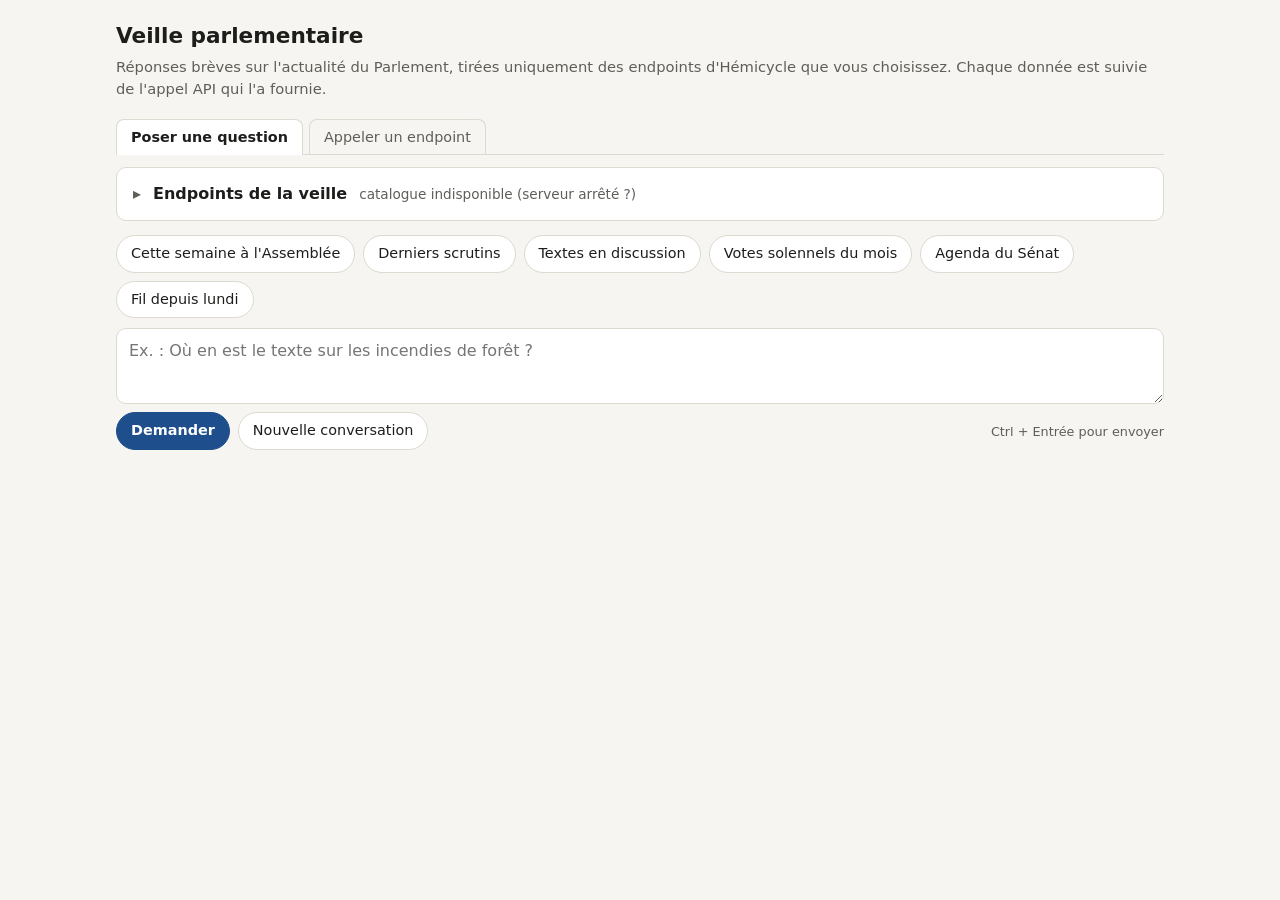
==== frontend/outil-redaction/index.html @ 6121a1cc "feat(veille): prévisions d'Orcet (opt-in) - previsions_orcet (jeu orcet_previsions_votes) : votes à " ====
<!doctype html>
<html lang="fr">
<head>
<meta charset="utf-8">
<meta name="viewport" content="width=device-width, initial-scale=1">
<title>Veille parlementaire</title>
<meta name="description" content="Outil interne de la rédaction : réponses brèves et sourcées sur l'actualité du Parlement, à partir des endpoints d'Hémicycle choisis par le journaliste.">
<style>
  :root {
    --fond: #f6f5f1;
    --carte: #ffffff;
    --carte-2: #f1efe8;
    --texte: #1d1d1b;
    --discret: #5f5e58;
    --bordure: #dcd9cf;
    --accent: #1f4e8c;
    --accent-doux: #e3ebf6;
    --accent-texte: #ffffff;
    --alerte-fond: #fff4d6;
    --alerte-texte: #6b4a00;
    --cout-fort: #8a4b00;
    --erreur: #a1260d;
    --ok: #1f6b3a;
    --rayon: 10px;
    --mono: ui-monospace, SFMono-Regular, Menlo, Consolas, monospace;
  }
  @media (prefers-color-scheme: dark) {
    :root {
      --fond: #17181a;
      --carte: #212226;
      --carte-2: #2a2b30;
      --texte: #ecebe7;
      --discret: #a9a8a2;
      --bordure: #3a3b40;
      --accent: #7fa8e3;
      --accent-doux: #253246;
      --accent-texte: #0f1420;
      --alerte-fond: #3b3220;
      --alerte-texte: #f2d899;
      --cout-fort: #f0b56a;
      --erreur: #ff8f78;
      --ok: #7fd49b;
    }
  }
  * { box-sizing: border-box; }
  body {
    margin: 0;
    background: var(--fond);
    color: var(--texte);
    font: 16px/1.5 system-ui, -apple-system, "Segoe UI", Roboto, sans-serif;
  }
  main { max-width: 1080px; margin: 0 auto; padding: 20px 16px 48px; }
  header h1 { font-size: 1.35rem; margin: 0 0 4px; }
  header p { margin: 0; color: var(--discret); font-size: .92rem; }
  #etat { margin-top: 6px; font-size: .8rem; color: var(--discret); }
  code, pre { font-family: var(--mono); }
  button, select, input, textarea { font: inherit; color: var(--texte); }
  button {
    cursor: pointer; border-radius: 999px;
    border: 1px solid var(--bordure); background: var(--carte);
    padding: 7px 14px; font-size: .9rem;
  }
  button:hover:not(:disabled) { border-color: var(--accent); }
  button:focus-visible, textarea:focus-visible, a:focus-visible, select:focus-visible, input:focus-visible, summary:focus-visible {
    outline: 2px solid var(--accent); outline-offset: 2px;
  }
  button:disabled { opacity: .55; cursor: not-allowed; }
  button.principal { background: var(--accent); color: var(--accent-texte); border-color: var(--accent); font-weight: 600; }
  select, input[type="text"], input[type="number"], textarea {
    border-radius: 8px; border: 1px solid var(--bordure); background: var(--carte); padding: 6px 10px;
  }

  /* Onglets */
  .onglets { display: flex; gap: 6px; margin: 18px 0 12px; border-bottom: 1px solid var(--bordure); }
  .onglets button {
    border-radius: 8px 8px 0 0; border-bottom: none; background: transparent; color: var(--discret);
    margin-bottom: -1px;
  }
  .onglets button[aria-selected="true"] { background: var(--carte); color: var(--texte); border-color: var(--bordure); font-weight: 600; }
  [hidden] { display: none !important; }

  .carte {
    background: var(--carte); border: 1px solid var(--bordure); border-radius: var(--rayon);
    padding: 14px 16px;
  }

  /* Panneau des endpoints */
  #panneau-endpoints > summary { cursor: pointer; font-weight: 600; list-style: none; display: flex; flex-wrap: wrap; gap: 6px 12px; align-items: baseline; }
  #panneau-endpoints > summary::-webkit-details-marker { display: none; }
  #panneau-endpoints > summary::before { content: "▸"; color: var(--discret); }
  #panneau-endpoints[open] > summary::before { content: "▾"; }
  #resume-selection { font-weight: 400; color: var(--discret); font-size: .85rem; }
  .reglages { display: flex; flex-wrap: wrap; gap: 8px 16px; align-items: center; margin: 12px 0 4px; font-size: .88rem; }
  .preselections { display: flex; flex-wrap: wrap; gap: 6px; }
  .preselections button { padding: 4px 11px; font-size: .82rem; }
  .preselections button.actif { background: var(--accent-doux); border-color: var(--accent); }
  .reglages label { display: inline-flex; gap: 6px; align-items: center; color: var(--discret); }
  .categories { display: grid; grid-template-columns: repeat(auto-fill, minmax(320px, 1fr)); gap: 12px; margin-top: 10px; }
  fieldset { border: 1px solid var(--bordure); border-radius: 8px; padding: 8px 10px 6px; margin: 0; min-width: 0; }
  legend { font-weight: 600; font-size: .85rem; padding: 0 4px; }
  .aide-categorie { font-size: .76rem; color: var(--discret); margin: -2px 0 6px; }
  .endpoint { display: grid; grid-template-columns: auto 1fr auto; gap: 2px 8px; align-items: start; padding: 4px 0; border-top: 1px dashed var(--bordure); }
  .endpoint:first-of-type { border-top: none; }
  .endpoint input { margin: 4px 0 0; }
  .endpoint .nom { font-size: .88rem; }
  .endpoint .route { grid-column: 2 / 4; font-family: var(--mono); font-size: .72rem; color: var(--discret); overflow-wrap: anywhere; }
  .endpoint .description { grid-column: 2 / 4; font-size: .78rem; color: var(--discret); }
  .endpoint.indisponible { opacity: .55; }
  .cout { font-size: .72rem; border-radius: 4px; padding: 0 6px; border: 1px solid var(--bordure); color: var(--discret); white-space: nowrap; }
  .cout.fort { color: var(--cout-fort); border-color: currentColor; }
  .cout.tres-cher { color: var(--erreur); border-color: currentColor; font-weight: 650; }
  .lien-discret { background: none; border: none; padding: 0; color: var(--accent); font-size: .76rem; cursor: pointer; text-decoration: underline; }
  .non-proposes { margin-top: 10px; font-size: .8rem; color: var(--discret); }
  .non-proposes ul { margin: 6px 0 0; padding-left: 18px; }

  /* Questions */
  .rapides { display: flex; flex-wrap: wrap; gap: 8px; margin: 14px 0 10px; }
  form#formulaire { display: flex; flex-direction: column; gap: 8px; }
  textarea#question { width: 100%; min-height: 76px; resize: vertical; padding: 10px 12px; border-radius: var(--rayon); }
  .actions { display: flex; flex-wrap: wrap; align-items: center; gap: 8px; }
  .actions .aide { color: var(--discret); font-size: .8rem; margin-left: auto; }

  /* Progression */
  #attente { display: none; margin: 16px 0; }
  #attente.visible { display: block; }
  .attente-tete { display: flex; align-items: center; gap: 10px; color: var(--discret); }
  .attente-tete button { margin-left: auto; padding: 4px 12px; font-size: .82rem; }
  .rond {
    width: 16px; height: 16px; border-radius: 50%; flex: none;
    border: 2px solid var(--bordure); border-top-color: var(--accent);
    animation: tourne 0.9s linear infinite;
  }
  @keyframes tourne { to { transform: rotate(360deg); } }
  @media (prefers-reduced-motion: reduce) { .rond { animation: none; } }
  #etapes { list-style: none; margin: 8px 0 0; padding: 0 0 0 26px; font-size: .84rem; display: flex; flex-direction: column; gap: 3px; }
  #etapes li { display: flex; flex-wrap: wrap; gap: 4px 8px; align-items: baseline; }
  #etapes .t { color: var(--discret); font-variant-numeric: tabular-nums; min-width: 3.2em; }
  #etapes .fait { color: var(--ok); }

  /* Réponses */
  #fil { display: flex; flex-direction: column-reverse; gap: 14px; margin-top: 16px; }
  .question { font-weight: 600; margin: 0 0 8px; }
  .reponse { display: flex; flex-direction: column; gap: 4px; }
  .ligne { display: grid; grid-template-columns: minmax(0, 1fr) minmax(0, 340px); gap: 4px 14px; align-items: start; padding: 3px 0; }
  .ligne + .ligne { border-top: 1px dashed var(--bordure); }
  .ligne-texte { margin: 0; }
  .ligne-texte.puce { padding-left: 16px; position: relative; }
  .ligne-texte.puce::before { content: "•"; position: absolute; left: 3px; color: var(--discret); }
  .ligne-appels { display: flex; flex-wrap: wrap; gap: 4px; justify-content: flex-end; }
  .appel-api {
    font-family: var(--mono); font-size: .72rem; border-radius: 6px; padding: 2px 7px;
    background: var(--accent-doux); border: 1px solid transparent; color: var(--texte);
    max-width: 100%; overflow: hidden; text-overflow: ellipsis; white-space: nowrap; text-align: left;
  }
  .appel-api[aria-expanded="true"] { border-color: var(--accent); }
  .appel-api .methode { font-weight: 700; color: var(--accent); margin-right: 4px; }
  .detail-appel {
    grid-column: 1 / -1; background: var(--carte-2); border-radius: 8px; padding: 8px 10px; font-size: .8rem;
    display: flex; flex-direction: column; gap: 4px; overflow-wrap: anywhere;
  }
  .detail-appel pre { margin: 0; white-space: pre-wrap; font-size: .76rem; }
  .detail-appel .etiquette { color: var(--discret); }
  .reponse strong { font-weight: 650; }
  .reponse .section-titre {
    font-size: .82rem; text-transform: uppercase; letter-spacing: .04em; color: var(--accent);
    margin: 14px 0 2px; padding-bottom: 3px; border-bottom: 1px solid var(--bordure);
  }
  .reponse .section-titre:first-child { margin-top: 0; }
  .reponse .source-ligne { color: var(--discret); font-size: .78rem; white-space: nowrap; }
  .reponse .chapeau {
    background: var(--accent-doux); border-left: 3px solid var(--accent); border-radius: 0 6px 6px 0;
    padding: 6px 10px; font-size: 1rem;
  }
  .avertissement {
    background: var(--alerte-fond); color: var(--alerte-texte);
    border-radius: 6px; padding: 6px 10px; font-size: .85rem; margin: 8px 0 0;
  }
  .erreur { color: var(--erreur); }
  h2 { font-size: .8rem; text-transform: uppercase; letter-spacing: .04em; color: var(--discret); margin: 14px 0 6px; }
  .sources { list-style: none; margin: 0; padding: 0; display: flex; flex-direction: column; gap: 6px; }
  .sources li { font-size: .88rem; overflow-wrap: anywhere; }
  .sources a { color: var(--accent); }
  .sources .detail { color: var(--discret); font-size: .8rem; }
  .badge {
    display: inline-block; font-size: .72rem; border-radius: 4px; padding: 1px 6px; margin-left: 4px;
    background: transparent; border: 1px solid var(--bordure); color: var(--discret); white-space: nowrap;
  }
  .pied {
    display: flex; flex-wrap: wrap; align-items: center; gap: 8px 14px;
    margin-top: 12px; padding-top: 10px; border-top: 1px solid var(--bordure);
    font-size: .82rem; color: var(--discret);
  }
  .pied button { margin-left: auto; padding: 5px 12px; font-size: .85rem; }
  .appels { list-style: none; margin: 0; padding: 0; display: flex; flex-direction: column; gap: 4px; font-size: .82rem; }
  .appels li { display: flex; flex-wrap: wrap; align-items: baseline; gap: 4px 6px; overflow-wrap: anywhere; border-radius: 6px; padding: 1px 4px; transition: background-color .6s; }
  .appels li.outil { padding-left: 22px; position: relative; }
  .appels li.outil::before { content: "↳"; position: absolute; left: 6px; color: var(--discret); }
  .appels li.eclaire { background: var(--accent-doux); }
  .appels .type {
    font-size: .7rem; font-weight: 600; text-transform: uppercase; letter-spacing: .03em;
    padding: 1px 6px; border-radius: 4px; border: 1px solid var(--bordure);
  }
  .appels li.llm .type { color: var(--accent); border-color: var(--accent); }
  .appels li.outil.erreur code { color: var(--erreur); }
  .appels code { font-size: .78rem; }
  .appels .discret { color: var(--discret); }

  /* Appel direct */
  .direct-grille { display: grid; grid-template-columns: minmax(0, 360px) minmax(0, 1fr); gap: 16px; align-items: start; }
  .direct-grille > * { min-width: 0; }
  #direct-formulaire { display: flex; flex-direction: column; gap: 10px; }
  #direct-formulaire label.champ { display: flex; flex-direction: column; gap: 3px; font-size: .86rem; }
  #direct-formulaire .aide-champ { font-size: .75rem; color: var(--discret); }
  #direct-formulaire select, #direct-formulaire input, #direct-formulaire textarea { width: 100%; }
  #direct-description { font-size: .82rem; color: var(--discret); margin: 0; }
  .route-exemple { font-family: var(--mono); font-size: .76rem; overflow-wrap: anywhere; }
  #direct-resultat { display: flex; flex-direction: column; gap: 10px; }
  pre.json {
    margin: 0; max-height: 420px; overflow: auto; background: var(--carte-2); border-radius: 8px;
    padding: 8px 10px; font-size: .75rem; white-space: pre-wrap; overflow-wrap: anywhere;
  }
  .tableau { overflow-x: auto; border: 1px solid var(--bordure); border-radius: 8px; max-height: 460px; }
  table { border-collapse: collapse; font-size: .78rem; width: 100%; }
  th, td { text-align: left; padding: 4px 8px; border-bottom: 1px solid var(--bordure); vertical-align: top; }
  th { position: sticky; top: 0; background: var(--carte-2); font-weight: 600; white-space: nowrap; }
  td { min-width: 4.5em; max-width: 320px; overflow-wrap: anywhere; }

  @media (max-width: 760px) {
    .ligne { grid-template-columns: minmax(0, 1fr); }
    .ligne-appels { justify-content: flex-start; }
    .direct-grille { grid-template-columns: minmax(0, 1fr); }
    .categories { grid-template-columns: minmax(0, 1fr); }
  }
</style>
</head>
<body>
<main>
  <header>
    <h1>Veille parlementaire</h1>
    <p>Réponses brèves sur l'actualité du Parlement, tirées uniquement des endpoints d'Hémicycle que vous choisissez. Chaque donnée est suivie de l'appel API qui l'a fournie.</p>
    <div id="etat" aria-live="polite"></div>
  </header>

  <div class="onglets" role="tablist" aria-label="Mode">
    <button type="button" role="tab" id="onglet-question" aria-controls="vue-question" aria-selected="true">Poser une question</button>
    <button type="button" role="tab" id="onglet-direct" aria-controls="vue-direct" aria-selected="false" tabindex="-1">Appeler un endpoint</button>
  </div>

  <!-- ===== Vue 1 : question au modèle ===== -->
  <section id="vue-question" role="tabpanel" aria-labelledby="onglet-question">
    <details id="panneau-endpoints" class="carte">
      <summary>Endpoints de la veille <span id="resume-selection">chargement…</span></summary>
      <div class="reglages">
        <div class="preselections" id="preselections" role="group" aria-label="Sélections prêtes à l'emploi"></div>
        <label>Budget <select id="budget" aria-label="Budget de crédits par question"></select></label>
        <label>Appels <select id="max-appels" aria-label="Nombre maximal d'appels Hémicycle par question"></select></label>
      </div>
      <div class="categories" id="categories"></div>
      <details class="non-proposes" id="non-proposes"><summary>Endpoints d'Hémicycle non proposés, et pourquoi</summary><ul></ul></details>
    </details>

    <div class="rapides" role="group" aria-label="Questions rapides">
      <button type="button" data-question="Quoi de neuf à l'Assemblée cette semaine ?">Cette semaine à l'Assemblée</button>
      <button type="button" data-question="Quels sont les derniers scrutins à l'Assemblée ?">Derniers scrutins</button>
      <button type="button" data-question="Quels textes sont inscrits à l'ordre du jour des séances cette semaine ?">Textes en discussion</button>
      <button type="button" data-question="Quels ont été les votes solennels depuis le début du mois ?">Votes solennels du mois</button>
      <button type="button" data-question="Qu'est-ce qui est à l'ordre du jour du Sénat cette semaine ?" data-outils="senat_agenda,senat_derniers_scrutins">Agenda du Sénat</button>
      <button type="button" data-question="Quels événements parlementaires depuis lundi ?" data-outils="fil_evenements">Fil depuis lundi</button>
    </div>

    <form id="formulaire">
      <textarea id="question" name="question" aria-label="Question" maxlength="1000" placeholder="Ex. : Où en est le texte sur les incendies de forêt ?" required></textarea>
      <div class="actions">
        <button type="submit" class="principal" id="envoyer">Demander</button>
        <button type="button" id="nouvelle">Nouvelle conversation</button>
        <span class="aide">Ctrl + Entrée pour envoyer</span>
      </div>
    </form>

    <div id="attente" role="status" aria-live="polite">
      <div class="attente-tete"><span class="rond" aria-hidden="true"></span><span id="attente-texte">Recherche en cours…</span><button type="button" id="annuler">Annuler</button></div>
      <ol id="etapes"></ol>
    </div>

    <section id="fil" aria-label="Réponses"></section>
  </section>

  <!-- ===== Vue 2 : appel direct d'un endpoint ===== -->
  <section id="vue-direct" role="tabpanel" aria-labelledby="onglet-direct" hidden>
    <div class="direct-grille">
      <form id="direct-formulaire" class="carte">
        <label class="champ">Endpoint
          <select id="direct-endpoint"></select>
        </label>
        <p id="direct-description"></p>
        <div class="route-exemple" id="direct-route"></div>
        <div id="direct-champs"></div>
        <div class="actions">
          <button type="submit" class="principal" id="direct-envoyer">Appeler</button>
          <button type="button" id="direct-exemple">Remettre l'exemple</button>
        </div>
      </form>
      <section id="direct-resultat" aria-live="polite">
        <div class="carte"><p class="aide-categorie" style="margin:0">Choisissez un endpoint, réglez ses paramètres puis « Appeler ». Le serveur appelle Hémicycle (sans le modèle) et affiche la requête envoyée, le résultat tel que le modèle le verrait et la réponse brute d'Hémicycle. Mêmes plafonds de crédits que les questions.</p></div>
      </section>
    </div>
  </section>
</main>

<script>
(() => {
  "use strict";
  const $ = (id) => document.getElementById(id);
  const formulaire = $("formulaire"), champ = $("question"), envoyer = $("envoyer");
  const attente = $("attente"), attenteTexte = $("attente-texte"), listeEtapes = $("etapes");
  const fil = $("fil"), etat = $("etat");
  let historique = [];   // [{role, contenu}] envoyé à POST /chat pour les questions de suivi
  let enCours = false;
  let annulation = null;
  let catalogue = null;
  let selection = new Set();
  let compteurCartes = 0;
  const CLE_SELECTION = "veille.selection.v2";

  // ---------- Outils DOM ----------
  function el(balise, attributs = {}, enfants = []) {
    const noeud = document.createElement(balise);
    for (const [cle, valeur] of Object.entries(attributs)) {
      if (valeur === null || valeur === undefined || valeur === false) continue;
      if (cle === "texte") noeud.textContent = valeur;
      else if (cle === "classe") noeud.className = valeur;
      else noeud.setAttribute(cle, valeur === true ? "" : valeur);
    }
    for (const enfant of [].concat(enfants)) if (enfant !== null && enfant !== undefined && enfant !== false) noeud.append(enfant);
    return noeud;
  }
  const virgule = (n) => String(n).replace(".", ",");
  const nombre = (n) => Number(n).toLocaleString("fr-FR");
  const memoire = {
    lire(cle) { try { return JSON.parse(localStorage.getItem(cle)); } catch { return null; } },
    ecrire(cle, valeur) { try { localStorage.setItem(cle, JSON.stringify(valeur)); } catch { /* stockage indisponible */ } },
  };

  // Mise en forme minimale et sûre : texte échappé, **gras** seulement.
  function enrichir(ligne) {
    const fragment = document.createDocumentFragment();
    ligne.split(/(\*\*[^*]+\*\*)/).forEach((morceau) => {
      if (/^\*\*[^*]+\*\*$/.test(morceau)) fragment.append(el("strong", { texte: morceau.slice(2, -2) }));
      else if (morceau) fragment.append(document.createTextNode(morceau));
    });
    return fragment;
  }

  function lienSur(url) {
    try { const u = new URL(url); return u.protocol === "https:" || u.protocol === "http:" ? u.href : null; }
    catch { return null; }
  }

  function formaterArguments(args) {
    return Object.entries(args || {}).map(([cle, valeur]) => `${cle}: ${JSON.stringify(valeur)}`).join(", ");
  }

  function etiquetteRequete(requete, outil) {
    if (!requete) return el("span", { texte: outil || "?" });
    const [methode, ...reste] = requete.court.split(" ");
    return el("span", {}, [el("span", { classe: "methode", texte: methode }), reste.join(" ")]);
  }

  function infobulleAppel(a) {
    const r = a.requete;
    const lignes = [];
    if (r) lignes.push(`${r.texte}`, `Appel réel : MCP ${r.mcp}(${formaterArguments(r.arguments)})`);
    lignes.push(`Endpoint : ${a.titre || a.outil} — ${a.statut}, ${a.credits} crédit(s)${a.duree_s != null ? ", " + virgule(a.duree_s) + " s" : ""}`);
    return lignes.join("\n");
  }

  function detailAppel(a) {
    const r = a.requete;
    const bloc = el("div", { classe: "detail-appel" });
    bloc.append(el("div", {}, [el("span", { classe: "etiquette", texte: "Endpoint : " }), `${a.titre || a.outil} `, el("code", { texte: `${a.outil}(${formaterArguments(a.arguments)})` })]));
    if (r) {
      bloc.append(el("div", {}, [el("span", { classe: "etiquette", texte: "Requête Hémicycle : " }), el("code", { texte: r.texte }),
        el("span", { classe: "etiquette", texte: ` (envoyée par l'outil MCP ${r.mcp})` })]));
      if (Object.keys(r.arguments || {}).length) {
        bloc.append(el("details", {}, [
          el("summary", { classe: "etiquette", texte: r.corps ? "Corps de la requête" : "Arguments envoyés" }),
          el("pre", { texte: JSON.stringify(r.corps || r.arguments, null, 2) }),
        ]));
      }
    }
    bloc.append(el("div", { classe: "etiquette", texte: `Statut : ${a.statut} · ${a.credits} crédit(s)${a.duree_s != null ? " · " + virgule(a.duree_s) + " s" : ""} · ${a.lance_par === "serveur" ? "lancé par le serveur (recherche automatique)" : a.lance_par === "journaliste" ? "appel direct" : "demandé par le modèle"}` }));
    if (a.message) bloc.append(el("div", { classe: "erreur", texte: a.message }));
    return bloc;
  }

  // ---------- État du serveur ----------
  async function rafraichirEtat() {
    try {
      const r = await fetch("/etat");
      if (!r.ok) return;
      const e = await r.json();
      const solde = e.solde_hemicycle != null ? ` · solde Hémicycle : ${nombre(e.solde_hemicycle)} crédits` : "";
      etat.textContent = `Modèle : ${e.modele}${solde} · consommés depuis le démarrage : ${e.credits_serveur} / ${e.plafond_credits_serveur}`;
    } catch { /* serveur arrêté : on n'affiche rien */ }
  }

  // ---------- Catalogue et sélection des endpoints ----------
  const endpointsDisponibles = () => (catalogue ? catalogue.endpoints.filter((e) => e.disponible) : []);
  // Sélection par défaut et bouton « Tout » : tous les endpoints disponibles, sauf les endpoints « opt-in »
  // (prévisions d'Orcet, 50 crédits), à cocher volontairement.
  const endpointsParDefaut = () => endpointsDisponibles().filter((e) => !e.opt_in);
  const parNom = (nom) => (catalogue ? catalogue.endpoints.find((e) => e.nom === nom) : null);

  // Route REST de l'endpoint, avec {id} à la place de l'identifiant d'exemple.
  function routeModele(e) {
    const id = e.exemple && e.exemple.id;
    return id ? e.requete_exemple.court.replace(id, "{id}") : e.requete_exemple.court;
  }

  function badgeCout(cout) {
    return el("span", { classe: "cout" + (cout >= 50 ? " tres-cher" : cout >= 5 ? " fort" : ""), texte: `${cout} cr.` });
  }

  function construirePanneau() {
    const conteneur = $("categories");
    conteneur.replaceChildren();
    for (const categorie of catalogue.categories) {
      const endpoints = catalogue.endpoints.filter((e) => e.categorie === categorie.id);
      if (!endpoints.length) continue;
      const groupe = el("fieldset", {}, [el("legend", { texte: categorie.titre }), el("p", { classe: "aide-categorie", texte: categorie.aide })]);
      for (const e of endpoints) {
        const id = `ep-${e.nom}`;
        const caseACocher = el("input", { type: "checkbox", id, value: e.nom, disabled: !e.disponible });
        caseACocher.checked = selection.has(e.nom);
        caseACocher.addEventListener("change", () => {
          if (caseACocher.checked) selection.add(e.nom); else selection.delete(e.nom);
          selectionModifiee();
        });
        const description = el("div", { classe: "description", texte: e.description, hidden: true });
        const plus = el("button", { type: "button", classe: "lien-discret", texte: "détails", "aria-expanded": "false" });
        plus.addEventListener("click", () => {
          description.hidden = !description.hidden;
          plus.setAttribute("aria-expanded", String(!description.hidden));
        });
        const ligne = el("div", { classe: "endpoint" + (e.disponible ? "" : " indisponible") }, [
          caseACocher,
          el("label", { for: id, classe: "nom", texte: e.titre }),
          el("span", {}, [badgeCout(e.cout), " ", plus]),
          el("div", { classe: "route", title: `Appel réel : outil MCP ${e.outil_mcp}${e.jeu ? " (jeu " + e.jeu + ")" : ""}`, texte: e.disponible ? routeModele(e) : `indisponible : ${e.raison || "?"}` }),
          description,
        ]);
        groupe.append(ligne);
      }
      conteneur.append(groupe);
    }
    const liste = $("non-proposes").querySelector("ul");
    liste.replaceChildren(...catalogue.non_proposes.map((n) => el("li", {}, [el("code", { texte: n.nom }), ` (${n.cout} cr.) : ${n.raison}`])));

    const preselections = $("preselections");
    preselections.replaceChildren();
    const tous = { id: "tout", titre: "Tout", outils: endpointsParDefaut().map((e) => e.nom) };
    for (const p of [...catalogue.preselections, tous]) {
      const bouton = el("button", { type: "button", texte: p.titre, "data-preselection": p.id });
      bouton.addEventListener("click", () => {
        selection = new Set(p.outils.filter((nom) => parNom(nom) && parNom(nom).disponible));
        document.querySelectorAll("#categories input[type=checkbox]").forEach((c) => { c.checked = selection.has(c.value); });
        selectionModifiee();
      });
      preselections.append(bouton);
    }

    const budget = $("budget");
    const choixBudget = [5, 10, 20, 30, 60, 100, 150, 200].filter((n) => n <= catalogue.budget.plafond);
    if (!choixBudget.includes(catalogue.budget.defaut)) choixBudget.push(catalogue.budget.defaut);
    budget.replaceChildren(...choixBudget.sort((a, b) => a - b).map((n) => el("option", { value: n, texte: `${n} crédits` })));
    budget.value = String(memoire.lire("veille.budget") || catalogue.budget.defaut);
    if (!budget.value) budget.value = String(catalogue.budget.defaut);
    const appels = $("max-appels");
    appels.replaceChildren(...Array.from({ length: catalogue.appels.plafond }, (_, i) => el("option", { value: i + 1, texte: `${i + 1} au plus` })));
    appels.value = String(memoire.lire("veille.appels") || catalogue.appels.defaut);
    if (!appels.value) appels.value = String(catalogue.appels.defaut);
    budget.addEventListener("change", () => { memoire.ecrire("veille.budget", Number(budget.value)); selectionModifiee(); });
    appels.addEventListener("change", () => { memoire.ecrire("veille.appels", Number(appels.value)); selectionModifiee(); });
    selectionModifiee();
  }

  // Un endpoint Orcet coché (25 à 50 crédits par prévision) : budget relevé au-dessus de son coût, sinon il serait toujours refusé.
  function ajusterBudget(choisis) {
    const minimum = Math.max(0, ...choisis.filter((e) => e.opt_in).map((e) => e.cout + 10));
    const budget = $("budget");
    if (!minimum || Number(budget.value) >= minimum) return;
    const option = [...budget.options].map((o) => Number(o.value)).sort((a, b) => a - b).find((n) => n >= minimum);
    if (option) budget.value = String(option);
  }

  function selectionModifiee() {
    memoire.ecrire(CLE_SELECTION, [...selection]);
    const choisis = [...selection].map(parNom).filter(Boolean);
    ajusterBudget(choisis);
    const chers = choisis.filter((e) => e.cout >= 5 && e.cout < 50).length;
    const orcet = choisis.filter((e) => e.opt_in).length;
    $("resume-selection").textContent = `${choisis.length} endpoint${choisis.length > 1 ? "s" : ""} choisi${choisis.length > 1 ? "s" : ""}`
      + (chers ? ` (dont ${chers} à 5 crédits)` : "") + (orcet ? ` · Orcet coché : ${Math.max(...choisis.filter((e) => e.opt_in).map((e) => e.cout))} crédits au plus par prévision` : "")
      + ` · budget ${$("budget").value} crédits · ${$("max-appels").value} appels au plus`;
    document.querySelectorAll("#preselections button").forEach((b) => {
      const p = [...catalogue.preselections, { id: "tout", outils: endpointsParDefaut().map((e) => e.nom) }].find((x) => x.id === b.dataset.preselection);
      const ensemble = new Set((p ? p.outils : []).filter((nom) => parNom(nom) && parNom(nom).disponible));
      b.classList.toggle("actif", ensemble.size === selection.size && [...ensemble].every((n) => selection.has(n)));
    });
    envoyer.disabled = enCours || selection.size === 0;
  }

  async function chargerCatalogue() {
    try {
      const r = await fetch("/api/catalogue");
      if (!r.ok) throw new Error(`HTTP ${r.status}`);
      catalogue = await r.json();
    } catch (erreur) {
      $("resume-selection").textContent = "catalogue indisponible (serveur arrêté ?)";
      return;
    }
    const memorisee = memoire.lire(CLE_SELECTION);
    const valides = Array.isArray(memorisee) ? memorisee.filter((nom) => parNom(nom) && parNom(nom).disponible) : [];
    // Par défaut : tous les endpoints disponibles sont cochés, sauf Orcet (opt-in).
    selection = new Set(valides.length ? valides : endpointsParDefaut().map((e) => e.nom));
    construirePanneau();
    construireDirect();
  }

  // ---------- Affichage d'une réponse ----------
  const SOURCE_EN_FIN = /\s*\(((?:scrutins?|textes?|amendements?|fiche|ordre du jour|dossiers?|recherche|agenda|lois?|registre|signaux|fil|prévisions?)\b[^()]*)\)\s*\.?\s*$/i;

  function afficherLignes(donnees, idCarte) {
    const bloc = el("div", { classe: "reponse" });
    const appels = donnees.outils_utilises || [];
    const lignes = (donnees.lignes && donnees.lignes.length)
      ? donnees.lignes
      : String(donnees.reponse || "").split(/\r?\n/).filter((l) => l.trim()).map((texte) => ({ texte, appels: [] }));
    for (const ligne of lignes) {
      const titre = ligne.texte.match(/^#{1,6}\s+(.*)$/);
      if (titre) { bloc.append(el("h3", { classe: "section-titre", texte: titre[1].replace(/\*\*/g, "") })); continue; }
      const puce = ligne.texte.match(/^([-*•]|\d+[.)])\s+(.*)$/);
      const chapeau = !puce && /^\*\*En bref\*\*/i.test(ligne.texte);
      // Source citée en fin de ligne (« (scrutin n° 9895) ») : affichée en discret, l'appel API est à droite.
      let corps = puce ? puce[2] : ligne.texte, source = null;
      const fin = chapeau ? null : corps.match(SOURCE_EN_FIN);
      if (fin && fin.index > 0) { source = fin[1]; corps = corps.slice(0, fin.index).replace(/\s*[;,]\s*$/, ""); }
      const texte = el("p", { classe: "ligne-texte" + (puce ? " puce" : "") + (chapeau ? " chapeau" : "") },
        [enrichir(corps), source ? el("span", { classe: "source-ligne", texte: ` · ${source}` }) : null]);
      const colonne = el("div", { classe: "ligne-appels" });
      const rangee = el("div", { classe: "ligne" }, [texte, colonne]);
      for (const indice of ligne.appels || []) {
        const a = appels[indice];
        if (!a) continue;
        const bouton = el("button", { type: "button", classe: "appel-api", title: infobulleAppel(a), "aria-expanded": "false" }, etiquetteRequete(a.requete, a.outil));
        let detail = null;
        bouton.addEventListener("click", () => {
          if (detail) { detail.remove(); detail = null; bouton.setAttribute("aria-expanded", "false"); return; }
          detail = detailAppel(a);
          rangee.append(detail);
          bouton.setAttribute("aria-expanded", "true");
          const cible = document.getElementById(`${idCarte}-appel-${indice}`);
          if (cible) { cible.classList.add("eclaire"); setTimeout(() => cible.classList.remove("eclaire"), 1600); }
        });
        colonne.append(bouton);
      }
      bloc.append(rangee);
    }
    return bloc;
  }

  function afficherSources(sources) {
    const liste = el("ul", { classe: "sources" });
    for (const s of sources) {
      const libelle = s.libelle || s.editeur || "Source";
      const url = lienSur(s.url);
      const titre = url ? el("a", { href: url, target: "_blank", rel: "noopener noreferrer", texte: libelle }) : el("span", { texte: libelle });
      const badges = [];
      if (s.citee === false) badges.push(el("span", { classe: "badge", texte: "consultée, non citée" }));
      const detail = [s.titre, [s.editeur, s.licence].filter(Boolean).join(" · ")].filter(Boolean).join(" — ");
      liste.append(el("li", {}, [titre, ...badges, detail ? el("div", { classe: "detail", texte: detail }) : null]));
    }
    return liste;
  }

  function texteACopier(donnees) {
    const appels = donnees.outils_utilises || [];
    let texte;
    if (donnees.lignes && donnees.lignes.length) {
      texte = donnees.lignes.map((l) => {
        const routes = (l.appels || []).map((i) => appels[i] && appels[i].requete ? appels[i].requete.texte : null).filter(Boolean);
        return l.texte + (routes.length ? `  [${routes.join(" ; ")}]` : "");
      }).join("\n");
    } else {
      texte = String(donnees.reponse || "").trim();
    }
    if (donnees.sources && donnees.sources.length) {
      texte += "\n\nSources (via Hémicycle) :";
      for (const s of donnees.sources) texte += `\n- ${s.libelle || s.editeur || "Source"}${s.url ? " — " + s.url : ""}`;
    }
    return texte;
  }

  async function copier(texte, bouton) {
    try {
      await navigator.clipboard.writeText(texte);
    } catch {
      const zone = el("textarea"); zone.value = texte; document.body.append(zone); zone.select();
      document.execCommand("copy"); zone.remove();
    }
    const avant = bouton.textContent;
    bouton.textContent = "Copié ✓";
    setTimeout(() => { bouton.textContent = avant; }, 1500);
  }

  function afficherAppels(donnees, idCarte) {
    const meta = donnees.meta || {};
    const etapes = meta.etapes_llm || [];
    const outils = donnees.outils_utilises || [];
    if (!etapes.length && !outils.length) return null;
    const liste = el("ol", { classe: "appels" });
    const ligneOutil = (o) => el("li", { classe: "outil" + (o.statut === "erreur" ? " erreur" : ""), id: `${idCarte}-appel-${outils.indexOf(o)}` }, [
      el("span", { classe: "type", texte: "Hémicycle" }),
      el("code", { texte: `${o.outil}(${formaterArguments(o.arguments)})` }),
      o.requete ? el("span", { classe: "appel-api", title: infobulleAppel(o) }, etiquetteRequete(o.requete, o.outil)) : null,
      el("span", { classe: "discret", texte: `${o.statut} · ${o.credits} cr.${o.duree_s != null ? " · " + virgule(o.duree_s) + " s" : ""}` }),
      el("span", { classe: "badge", texte: o.lance_par === "serveur" ? "lancé par le serveur (recherche automatique)" : "demandé par le modèle" }),
    ]);
    for (const e of etapes) {
      const ici = outils.filter((o) => o.etape === e.etape);
      const demandes = e.outils_demandes || [];
      let action;
      if (demandes.length) action = `demande ${demandes.join(", ")}${e.appels_en_texte ? " (appels écrits en texte, récupérés par le serveur)" : ""}`;
      else if (ici.some((o) => o.lance_par === "serveur")) action = "n'a appelé aucun outil";
      else action = "rédige la réponse";
      liste.append(el("li", { classe: "llm" }, [
        el("span", { classe: "type", texte: "Featherless" }),
        el("code", { texte: meta.modele || "LLM" }),
        el("span", { classe: "discret", texte: `${virgule(e.duree_s)} s${e.reflexion ? " · réflexion" : ""}` }),
        el("span", { texte: `→ ${action}` }),
      ]));
      for (const o of ici) liste.append(ligneOutil(o));
    }
    for (const o of outils.filter((o) => o.etape == null)) liste.append(ligneOutil(o));
    const titre = `Appels API · ${etapes.length} Featherless · ${outils.length} Hémicycle`;
    return el("section", {}, [el("h2", { texte: titre }), liste]);
  }

  function carteReponse(question, donnees) {
    const idCarte = `carte-${++compteurCartes}`;
    const carte = el("article", { classe: "carte", id: idCarte });
    carte.append(el("p", { classe: "question", texte: question }));
    carte.append(afficherLignes(donnees, idCarte));
    for (const a of donnees.avertissements || []) carte.append(el("p", { classe: "avertissement", texte: a }));
    if (donnees.sources && donnees.sources.length) {
      carte.append(el("h2", { texte: "Sources" }));
      carte.append(afficherSources(donnees.sources));
    }
    const meta = donnees.meta || {};
    const credits = Number(donnees.credits || 0);
    const pied = el("div", { classe: "pied" }, [
      el("span", { texte: `Coût : ${credits} crédit${credits > 1 ? "s" : ""} Hémicycle` }),
      meta.duree_s != null ? el("span", { texte: `${virgule(meta.duree_s)} s` }) : null,
      meta.outils_choisis ? el("span", { texte: `${meta.outils_choisis.length} endpoint(s) autorisé(s), budget ${meta.budget_credits} cr.` }) : null,
    ]);
    const boutonCopier = el("button", { type: "button", texte: "Copier" });
    boutonCopier.addEventListener("click", () => copier(texteACopier(donnees), boutonCopier));
    pied.append(boutonCopier);
    carte.append(pied);
    const appels = afficherAppels(donnees, idCarte);
    if (appels) carte.append(appels);
    return carte;
  }

  function carteErreur(question, message) {
    return el("article", { classe: "carte" }, [
      el("p", { classe: "question", texte: question }),
      el("p", { classe: "erreur", texte: message }),
    ]);
  }

  // ---------- Progression (POST /chat/flux, NDJSON) ----------
  function ajouterEtape(evenement) {
    const t = evenement.t != null ? `${virgule(Number(evenement.t).toFixed(1))} s` : "";
    const items = [el("span", { classe: "t", texte: t }), el("span", { texte: evenement.message || evenement.code })];
    if (evenement.requete) items.push(el("span", { classe: "appel-api" }, etiquetteRequete(evenement.requete, evenement.outil)));
    const li = el("li", { "data-outil": evenement.outil || "" }, items);
    listeEtapes.append(li);
    attenteTexte.textContent = evenement.message || "Recherche en cours…";
  }

  function marquerAppel(evenement) {
    const a = evenement.appel || {};
    const candidates = [...listeEtapes.querySelectorAll("li")].filter((li) => li.dataset.outil === a.outil && !li.dataset.fini);
    const li = candidates[0];
    const statut = `${a.statut === "erreur" ? "✗" : "✓"} ${a.credits || 0} cr.${a.duree_s != null ? " · " + virgule(a.duree_s) + " s" : ""}`;
    if (li) { li.dataset.fini = "1"; li.append(el("span", { classe: a.statut === "erreur" ? "erreur" : "fait", texte: statut })); }
  }

  class ErreurServeur extends Error {}

  async function demander(corps, signal) {
    const options = { method: "POST", headers: { "Content-Type": "application/json" }, body: JSON.stringify(corps), signal };
    let reponse = await fetch("/chat/flux", options);
    if (reponse.status === 404 || reponse.status === 405) {
      // Serveur sans route de progression : réponse d'un bloc.
      ajouterEtape({ message: "Recherche en cours (progression indisponible sur ce serveur)…" });
      reponse = await fetch("/chat", options);
      const donnees = await reponse.json().catch(() => ({}));
      if (!reponse.ok) throw new ErreurServeur(typeof donnees.detail === "string" ? donnees.detail : `Erreur ${reponse.status}.`);
      return donnees;
    }
    if (!reponse.ok || !reponse.body) {
      const donnees = await reponse.json().catch(() => ({}));
      throw new ErreurServeur(typeof donnees.detail === "string" ? donnees.detail : `Erreur ${reponse.status}.`);
    }
    const lecteur = reponse.body.getReader();
    const decodeur = new TextDecoder();
    let tampon = "", resultat = null;
    const traiter = (ligne) => {
      if (!ligne.trim()) return;
      let evenement;
      try { evenement = JSON.parse(ligne); } catch { return; }
      if (evenement.type === "reponse") resultat = evenement.donnees;
      else if (evenement.type === "erreur") throw new ErreurServeur(evenement.detail || `Erreur ${evenement.statut}.`);
      else if (evenement.type === "etape") ajouterEtape(evenement);
      else if (evenement.type === "appel") marquerAppel(evenement);
    };
    for (;;) {
      const { value, done } = await lecteur.read();
      if (done) break;
      tampon += decodeur.decode(value, { stream: true });
      let fin;
      while ((fin = tampon.indexOf("\n")) >= 0) {
        const ligne = tampon.slice(0, fin);
        tampon = tampon.slice(fin + 1);
        traiter(ligne);
      }
    }
    traiter(tampon + decodeur.decode());
    if (!resultat) throw new ErreurServeur("Réponse interrompue avant la fin.");
    return resultat;
  }

  function boutonsActifs(actifs) {
    envoyer.disabled = !actifs || selection.size === 0;
    document.querySelectorAll(".rapides button").forEach((b) => { b.disabled = !actifs; });
  }

  async function poser(question, outilsEnPlus = []) {
    question = question.trim();
    if (!question || enCours) return;
    if (!selection.size && !outilsEnPlus.length) { fil.append(carteErreur(question, "Choisissez au moins un endpoint dans « Endpoints de la veille ».")); return; }
    enCours = true;
    boutonsActifs(false);
    listeEtapes.replaceChildren();
    const debut = Date.now();
    attenteTexte.textContent = "Envoi de la question…";
    attente.classList.add("visible");
    annulation = new AbortController();
    const outils = [...new Set([...selection, ...outilsEnPlus.filter((nom) => parNom(nom) && parNom(nom).disponible)])];
    const corps = { question, historique, outils, budget_credits: Number($("budget").value) || undefined, max_appels: Number($("max-appels").value) || undefined };
    const minuteur = setInterval(() => {
      if (!listeEtapes.children.length) attenteTexte.textContent = `Recherche en cours… ${Math.round((Date.now() - debut) / 1000)} s`;
    }, 1000);
    try {
      const donnees = await demander(corps, annulation.signal);
      fil.append(carteReponse(question, donnees));
      historique.push({ role: "user", contenu: question }, { role: "assistant", contenu: donnees.reponse || "" });
      historique = historique.slice(-6);
      champ.value = "";
    } catch (erreur) {
      const message = erreur.name === "AbortError" ? "Question annulée."
        : erreur instanceof ErreurServeur ? erreur.message : "Le serveur ne répond pas. Est-il lancé ?";
      fil.append(carteErreur(question, message));
    } finally {
      clearInterval(minuteur);
      attente.classList.remove("visible");
      enCours = false;
      annulation = null;
      boutonsActifs(true);
      rafraichirEtat();
    }
  }

  formulaire.addEventListener("submit", (evenement) => { evenement.preventDefault(); poser(champ.value); });
  champ.addEventListener("keydown", (evenement) => {
    if (evenement.key === "Enter" && (evenement.ctrlKey || evenement.metaKey)) { evenement.preventDefault(); poser(champ.value); }
  });
  document.querySelectorAll(".rapides button").forEach((bouton) => {
    bouton.addEventListener("click", () => poser(bouton.dataset.question, (bouton.dataset.outils || "").split(",").filter(Boolean)));
  });
  $("annuler").addEventListener("click", () => { if (annulation) annulation.abort(); });
  $("nouvelle").addEventListener("click", () => {
    historique = [];
    fil.replaceChildren();
    champ.focus();
  });

  // ---------- Onglets ----------
  const onglets = [$("onglet-question"), $("onglet-direct")];
  function activer(onglet) {
    for (const o of onglets) {
      const actif = o === onglet;
      o.setAttribute("aria-selected", String(actif));
      o.tabIndex = actif ? 0 : -1;
      $(o.getAttribute("aria-controls")).hidden = !actif;
    }
  }
  onglets.forEach((o, i) => {
    o.addEventListener("click", () => activer(o));
    o.addEventListener("keydown", (e) => {
      if (e.key === "ArrowRight" || e.key === "ArrowLeft") {
        const suivant = onglets[(i + (e.key === "ArrowRight" ? 1 : onglets.length - 1)) % onglets.length];
        activer(suivant); suivant.focus();
      }
    });
  });

  // ---------- Appel direct d'un endpoint ----------
  const directSelect = $("direct-endpoint"), directChamps = $("direct-champs"), directResultat = $("direct-resultat");

  function construireDirect() {
    directSelect.replaceChildren();
    for (const categorie of catalogue.categories) {
      const endpoints = endpointsDisponibles().filter((e) => e.categorie === categorie.id);
      if (!endpoints.length) continue;
      directSelect.append(el("optgroup", { label: categorie.titre }, endpoints.map((e) => el("option", { value: e.nom, texte: `${e.titre} (${e.cout} cr.)` }))));
    }
    const memorise = memoire.lire("veille.direct");
    if (memorise && parNom(memorise)) directSelect.value = memorise;
    afficherFormulaireDirect(true);
  }

  function valeurInitiale(schema, valeur) {
    if (valeur === undefined || valeur === null) return "";
    if (schema.type === "array" && (!schema.items || schema.items.type !== "object") && Array.isArray(valeur)) return valeur.join(", ");
    if (typeof valeur === "object") return JSON.stringify(valeur, null, 2);
    return String(valeur);
  }

  function afficherFormulaireDirect(avecExemple) {
    const e = parNom(directSelect.value);
    if (!e) return;
    memoire.ecrire("veille.direct", e.nom);
    $("direct-description").textContent = e.description;
    $("direct-route").textContent = `${routeModele(e)} · outil MCP ${e.outil_mcp}${e.jeu ? " (jeu " + e.jeu + ")" : ""} · ${e.cout} crédit(s) par appel`;
    $("direct-envoyer").textContent = `Appeler (≈ ${e.cout} crédit${e.cout > 1 ? "s" : ""})`;
    const proprietes = (e.parametres && e.parametres.properties) || {};
    const requis = new Set((e.parametres && e.parametres.required) || []);
    directChamps.replaceChildren();
    for (const [nom, schema] of Object.entries(proprietes)) {
      const initiale = avecExemple ? valeurInitiale(schema, e.exemple[nom]) : "";
      let entree;
      if (Array.isArray(schema.enum)) {
        entree = el("select", {}, [el("option", { value: "", texte: "— non précisé —" }), ...schema.enum.map((v) => el("option", { value: v, texte: v }))]);
        entree.value = initiale;
      } else if (schema.type === "boolean") {
        entree = el("select", {}, [el("option", { value: "", texte: "— non précisé —" }), el("option", { value: "true", texte: "oui" }), el("option", { value: "false", texte: "non" })]);
        entree.value = initiale;
      } else if (schema.type === "integer" || schema.type === "number") {
        entree = el("input", { type: "number", min: schema.minimum, max: schema.maximum, step: schema.type === "integer" ? 1 : "any" });
        entree.value = initiale;
      } else if (schema.type === "object" || (schema.type === "array" && schema.items && schema.items.type === "object")) {
        entree = el("textarea", { rows: 3, placeholder: "JSON" });
        entree.value = initiale;
      } else {
        entree = el("input", { type: "text", placeholder: schema.type === "array" ? "valeurs séparées par des virgules" : (schema.pattern ? `format : ${schema.pattern}` : "") });
        entree.value = initiale;
      }
      entree.dataset.nom = nom;
      entree.dataset.type = schema.type === "array" && schema.items && schema.items.type === "object" ? "json" : (schema.type || "string");
      if (schema.type === "array" && schema.items && schema.items.type === "integer") entree.dataset.items = "integer";
      directChamps.append(el("label", { classe: "champ" }, [
        el("span", {}, [el("code", { texte: nom }), requis.has(nom) ? " (obligatoire)" : ""]),
        entree,
        schema.description ? el("span", { classe: "aide-champ", texte: schema.description }) : null,
      ]));
    }
    if (!Object.keys(proprietes).length) directChamps.append(el("p", { classe: "aide-champ", texte: "Aucun paramètre." }));
  }

  function lireArguments() {
    const args = {};
    for (const entree of directChamps.querySelectorAll("[data-nom]")) {
      const brut = entree.value.trim();
      if (brut === "") continue;
      const type = entree.dataset.type;
      if (type === "integer" || type === "number") args[entree.dataset.nom] = Number(brut);
      else if (type === "boolean") args[entree.dataset.nom] = brut === "true";
      else if (type === "array") args[entree.dataset.nom] = brut.split(",").map((v) => v.trim()).filter(Boolean).map((v) => entree.dataset.items === "integer" ? Number(v) : v);
      else if (type === "json" || type === "object") {
        try { args[entree.dataset.nom] = JSON.parse(brut); }
        catch { throw new Error(`« ${entree.dataset.nom} » : JSON invalide.`); }
      } else args[entree.dataset.nom] = brut;
    }
    return args;
  }

  function premiereListe(valeur) {
    if (Array.isArray(valeur) && valeur.length && valeur.every((v) => v && typeof v === "object" && !Array.isArray(v))) return valeur;
    if (valeur && typeof valeur === "object" && !Array.isArray(valeur)) {
      for (const cle of ["resultats", "scrutins", "reunions", "lignes", "data", "resultats_recherche", "groupes", "deputes", "paires", "auteurs"]) {
        const liste = premiereListe(valeur[cle]);
        if (liste) return liste;
      }
      for (const v of Object.values(valeur)) {
        const liste = Array.isArray(v) ? premiereListe(v) : null;
        if (liste) return liste;
      }
    }
    return null;
  }

  function tableau(lignes) {
    const colonnes = [];
    for (const l of lignes.slice(0, 50)) for (const c of Object.keys(l)) if (!colonnes.includes(c)) colonnes.push(c);
    const cellule = (v) => v === null || v === undefined ? "" : typeof v === "object" ? JSON.stringify(v) : String(v);
    return el("div", { classe: "tableau" }, el("table", {}, [
      el("thead", {}, el("tr", {}, colonnes.map((c) => el("th", { texte: c })))),
      el("tbody", {}, lignes.slice(0, 50).map((l) => el("tr", {}, colonnes.map((c) => el("td", { texte: cellule(l[c]).slice(0, 400) }))))),
    ]));
  }

  function jsonJoli(valeur, max = 120000) {
    const texte = typeof valeur === "string" ? valeur : JSON.stringify(valeur, null, 2);
    return el("pre", { classe: "json", texte: texte.length > max ? texte.slice(0, max) + `\n… (${nombre(texte.length - max)} caractères de plus)` : texte });
  }

  $("direct-formulaire").addEventListener("submit", async (evenement) => {
    evenement.preventDefault();
    const e = parNom(directSelect.value);
    if (!e) return;
    let args;
    try { args = lireArguments(); }
    catch (erreur) { directResultat.replaceChildren(el("div", { classe: "carte erreur", texte: erreur.message })); return; }
    const bouton = $("direct-envoyer");
    bouton.disabled = true;
    directResultat.replaceChildren(el("div", { classe: "carte" }, [el("div", { classe: "attente-tete" }, [el("span", { classe: "rond", "aria-hidden": "true" }), `Appel de ${e.titre}…`])]));
    try {
      const reponse = await fetch("/api/appel", { method: "POST", headers: { "Content-Type": "application/json" }, body: JSON.stringify({ outil: e.nom, arguments: args }) });
      const d = await reponse.json().catch(() => ({}));
      if (!reponse.ok) throw new ErreurServeur(typeof d.detail === "string" ? d.detail : `Erreur ${reponse.status}.`);
      const blocs = [];
      blocs.push(el("div", { classe: "carte" }, [
        el("p", { classe: "question", texte: `${e.titre} — ${d.statut === "erreur" ? "erreur" : d.statut === "cache" ? "servi depuis le cache" : "OK"}` }),
        el("div", { classe: "pied", style: "margin-top:0;border-top:none;padding-top:0" }, [
          el("span", { texte: `${d.credits} crédit(s)` }),
          d.duree_s != null ? el("span", { texte: `${virgule(d.duree_s)} s` }) : null,
          d.solde_hemicycle != null ? el("span", { texte: `solde : ${nombre(d.solde_hemicycle)} crédits` }) : null,
          d.tronque ? el("span", { texte: "résultat tronqué pour le modèle" }) : null,
        ]),
        d.message ? el("p", { classe: "erreur", texte: d.message }) : null,
        el("h2", { texte: "Requête envoyée" }),
        detailAppel(d),
      ]));
      if (d.statut !== "erreur") {
        const liste = premiereListe(d.resultat) || premiereListe(d.brut);
        const resultat = el("div", { classe: "carte" }, [el("h2", { style: "margin-top:0", texte: liste ? `Résultat (${liste.length} ligne${liste.length > 1 ? "s" : ""})` : "Résultat (tel que le modèle le voit)" })]);
        resultat.append(liste ? tableau(liste) : jsonJoli(d.resultat));
        if (d.sources && d.sources.length) resultat.append(el("h2", { texte: "Sources" }), afficherSources(d.sources));
        blocs.push(resultat);
        if (d.brut !== null && d.brut !== undefined) {
          blocs.push(el("details", { classe: "carte" }, [
            el("summary", { texte: `Réponse brute d'Hémicycle (${nombre(d.taille_brute)} caractères${d.brut_tronque ? ", tronquée" : ""})` }),
            jsonJoli(d.brut),
          ]));
        }
      }
      directResultat.replaceChildren(...blocs);
    } catch (erreur) {
      directResultat.replaceChildren(el("div", { classe: "carte erreur", texte: erreur instanceof ErreurServeur ? erreur.message : "Le serveur ne répond pas. Est-il lancé ?" }));
    } finally {
      bouton.disabled = false;
      rafraichirEtat();
    }
  });
  directSelect.addEventListener("change", () => afficherFormulaireDirect(true));
  $("direct-exemple").addEventListener("click", () => afficherFormulaireDirect(true));

  rafraichirEtat();
  chargerCatalogue();
})();
</script>
</body>
</html>
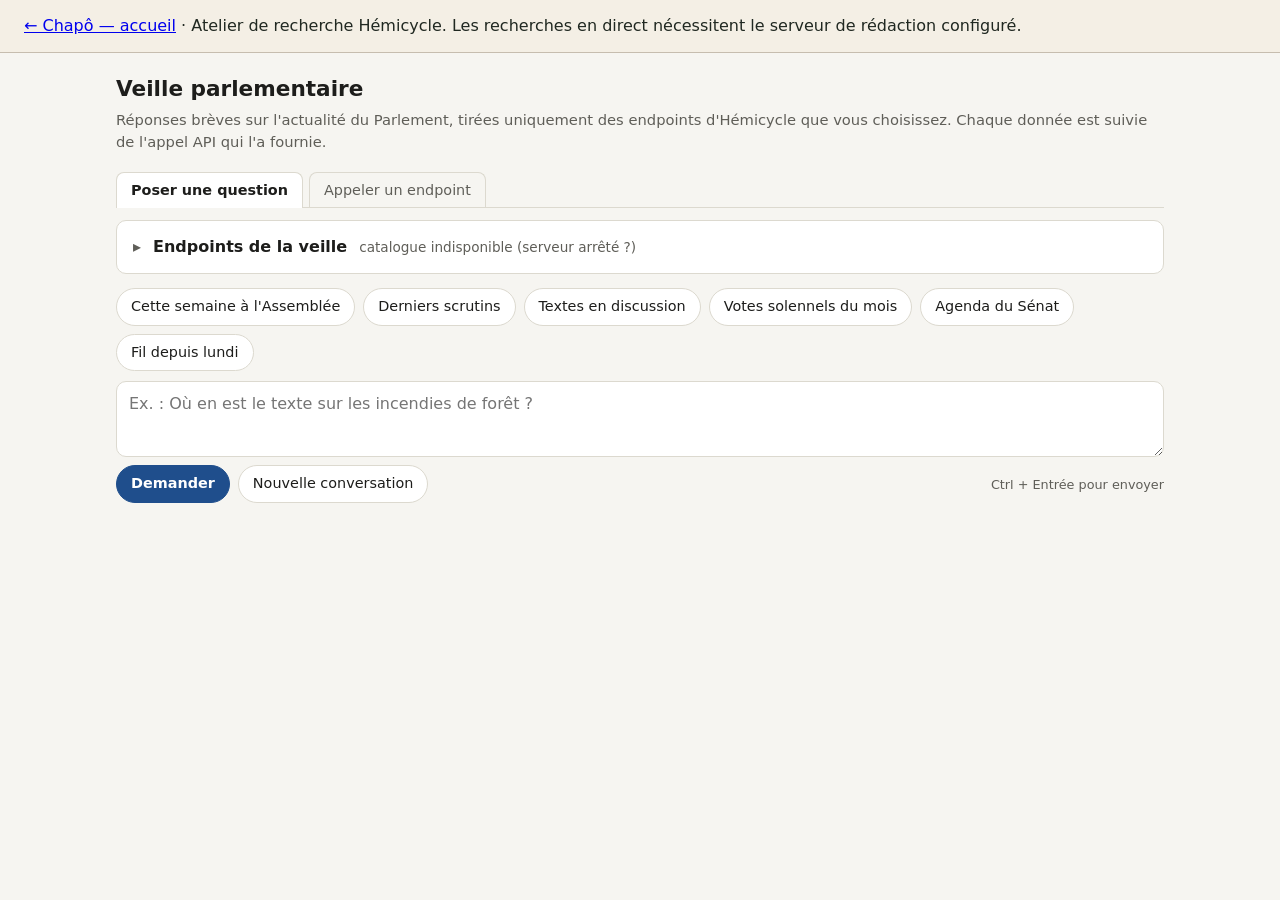
==== commit e5acf8f5: "Crée l’accueil mensuel Chapô et les exports CSV du dossier incendies" ====
--- a/frontend/outil-redaction/index.html
+++ b/frontend/outil-redaction/index.html
@@ -1,6 +1,7 @@
 <!doctype html>
 <html lang="fr">
 <head>
+<link rel="icon" type="image/svg+xml" href="../chapo-favicon.svg">
 <meta charset="utf-8">
 <meta name="viewport" content="width=device-width, initial-scale=1">
 <title>Veille parlementaire</title>
@@ -108,7 +109,6 @@
   .endpoint.indisponible { opacity: .55; }
   .cout { font-size: .72rem; border-radius: 4px; padding: 0 6px; border: 1px solid var(--bordure); color: var(--discret); white-space: nowrap; }
   .cout.fort { color: var(--cout-fort); border-color: currentColor; }
-  .cout.tres-cher { color: var(--erreur); border-color: currentColor; font-weight: 650; }
   .lien-discret { background: none; border: none; padding: 0; color: var(--accent); font-size: .76rem; cursor: pointer; text-decoration: underline; }
   .non-proposes { margin-top: 10px; font-size: .8rem; color: var(--discret); }
   .non-proposes ul { margin: 6px 0 0; padding-left: 18px; }
@@ -234,6 +234,7 @@
 </style>
 </head>
 <body>
+<aside style="padding:14px 24px;background:#f4efe5;color:#202821;border-bottom:1px solid #c6bdaf"><a href="../index.html">← Chapô — accueil</a> · Atelier de recherche Hémicycle. Les recherches en direct nécessitent le serveur de rédaction configuré.</aside>
 <main>
   <header>
     <h1>Veille parlementaire</h1>
@@ -406,9 +407,6 @@
 
   // ---------- Catalogue et sélection des endpoints ----------
   const endpointsDisponibles = () => (catalogue ? catalogue.endpoints.filter((e) => e.disponible) : []);
-  // Sélection par défaut et bouton « Tout » : tous les endpoints disponibles, sauf les endpoints « opt-in »
-  // (prévisions d'Orcet, 50 crédits), à cocher volontairement.
-  const endpointsParDefaut = () => endpointsDisponibles().filter((e) => !e.opt_in);
   const parNom = (nom) => (catalogue ? catalogue.endpoints.find((e) => e.nom === nom) : null);
 
   // Route REST de l'endpoint, avec {id} à la place de l'identifiant d'exemple.
@@ -418,7 +416,7 @@
   }
 
   function badgeCout(cout) {
-    return el("span", { classe: "cout" + (cout >= 50 ? " tres-cher" : cout >= 5 ? " fort" : ""), texte: `${cout} cr.` });
+    return el("span", { classe: "cout" + (cout >= 5 ? " fort" : ""), texte: `${cout} cr.` });
   }
 
   function construirePanneau() {
@@ -458,7 +456,7 @@
 
     const preselections = $("preselections");
     preselections.replaceChildren();
-    const tous = { id: "tout", titre: "Tout", outils: endpointsParDefaut().map((e) => e.nom) };
+    const tous = { id: "tout", titre: "Tout", outils: endpointsDisponibles().map((e) => e.nom) };
     for (const p of [...catalogue.preselections, tous]) {
       const bouton = el("button", { type: "button", texte: p.titre, "data-preselection": p.id });
       bouton.addEventListener("click", () => {
@@ -470,7 +468,7 @@
     }
 
     const budget = $("budget");
-    const choixBudget = [5, 10, 20, 30, 60, 100, 150, 200].filter((n) => n <= catalogue.budget.plafond);
+    const choixBudget = [5, 10, 20, 30, 50, 100].filter((n) => n <= catalogue.budget.plafond);
     if (!choixBudget.includes(catalogue.budget.defaut)) choixBudget.push(catalogue.budget.defaut);
     budget.replaceChildren(...choixBudget.sort((a, b) => a - b).map((n) => el("option", { value: n, texte: `${n} crédits` })));
     budget.value = String(memoire.lire("veille.budget") || catalogue.budget.defaut);
@@ -484,26 +482,14 @@
     selectionModifiee();
   }
 
-  // Un endpoint Orcet coché (25 à 50 crédits par prévision) : budget relevé au-dessus de son coût, sinon il serait toujours refusé.
-  function ajusterBudget(choisis) {
-    const minimum = Math.max(0, ...choisis.filter((e) => e.opt_in).map((e) => e.cout + 10));
-    const budget = $("budget");
-    if (!minimum || Number(budget.value) >= minimum) return;
-    const option = [...budget.options].map((o) => Number(o.value)).sort((a, b) => a - b).find((n) => n >= minimum);
-    if (option) budget.value = String(option);
-  }
-
   function selectionModifiee() {
     memoire.ecrire(CLE_SELECTION, [...selection]);
     const choisis = [...selection].map(parNom).filter(Boolean);
-    ajusterBudget(choisis);
-    const chers = choisis.filter((e) => e.cout >= 5 && e.cout < 50).length;
-    const orcet = choisis.filter((e) => e.opt_in).length;
+    const chers = choisis.filter((e) => e.cout >= 5).length;
     $("resume-selection").textContent = `${choisis.length} endpoint${choisis.length > 1 ? "s" : ""} choisi${choisis.length > 1 ? "s" : ""}`
-      + (chers ? ` (dont ${chers} à 5 crédits)` : "") + (orcet ? ` · Orcet coché : ${Math.max(...choisis.filter((e) => e.opt_in).map((e) => e.cout))} crédits au plus par prévision` : "")
-      + ` · budget ${$("budget").value} crédits · ${$("max-appels").value} appels au plus`;
+      + (chers ? ` (dont ${chers} à 5 crédits)` : "") + ` · budget ${$("budget").value} crédits · ${$("max-appels").value} appels au plus`;
     document.querySelectorAll("#preselections button").forEach((b) => {
-      const p = [...catalogue.preselections, { id: "tout", outils: endpointsParDefaut().map((e) => e.nom) }].find((x) => x.id === b.dataset.preselection);
+      const p = [...catalogue.preselections, { id: "tout", outils: endpointsDisponibles().map((e) => e.nom) }].find((x) => x.id === b.dataset.preselection);
       const ensemble = new Set((p ? p.outils : []).filter((nom) => parNom(nom) && parNom(nom).disponible));
       b.classList.toggle("actif", ensemble.size === selection.size && [...ensemble].every((n) => selection.has(n)));
     });
@@ -521,14 +507,14 @@
     }
     const memorisee = memoire.lire(CLE_SELECTION);
     const valides = Array.isArray(memorisee) ? memorisee.filter((nom) => parNom(nom) && parNom(nom).disponible) : [];
-    // Par défaut : tous les endpoints disponibles sont cochés, sauf Orcet (opt-in).
-    selection = new Set(valides.length ? valides : endpointsParDefaut().map((e) => e.nom));
+    // Par défaut : tous les endpoints disponibles sont cochés.
+    selection = new Set(valides.length ? valides : endpointsDisponibles().map((e) => e.nom));
     construirePanneau();
     construireDirect();
   }
 
   // ---------- Affichage d'une réponse ----------
-  const SOURCE_EN_FIN = /\s*\(((?:scrutins?|textes?|amendements?|fiche|ordre du jour|dossiers?|recherche|agenda|lois?|registre|signaux|fil|prévisions?)\b[^()]*)\)\s*\.?\s*$/i;
+  const SOURCE_EN_FIN = /\s*\(((?:scrutins?|textes?|amendements?|fiche|ordre du jour|dossiers?|recherche|agenda|lois?|registre|signaux|fil)\b[^()]*)\)\s*\.?\s*$/i;
 
   function afficherLignes(donnees, idCarte) {
     const bloc = el("div", { classe: "reponse" });
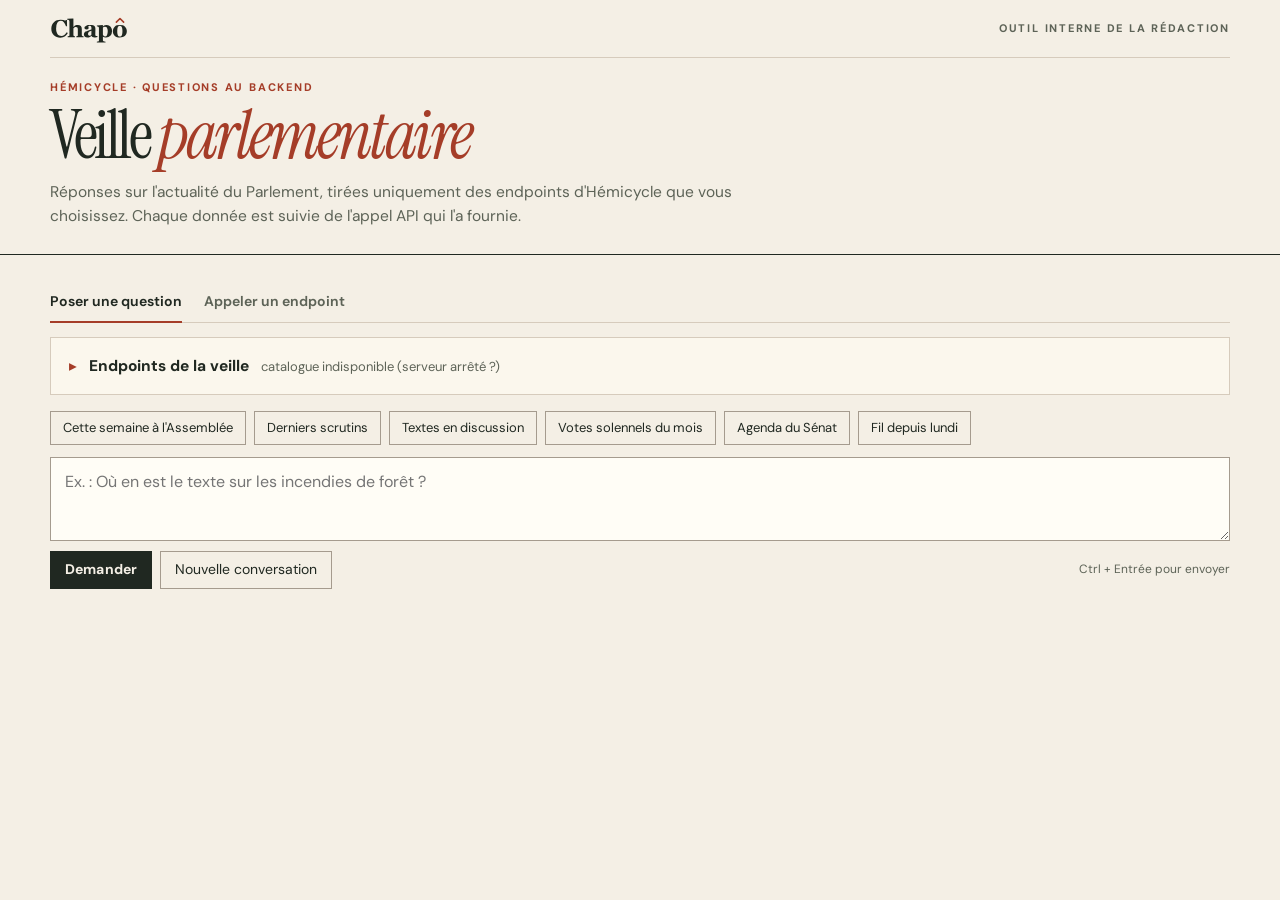
==== commit 7a33a4c4: "style(veille): direction artistique du site (Chapô) Couleurs papier, encre et rouille, titres en Ins" ====
--- a/frontend/outil-redaction/index.html
+++ b/frontend/outil-redaction/index.html
@@ -1,46 +1,59 @@
 <!doctype html>
 <html lang="fr">
 <head>
-<link rel="icon" type="image/svg+xml" href="../chapo-favicon.svg">
 <meta charset="utf-8">
 <meta name="viewport" content="width=device-width, initial-scale=1">
-<title>Veille parlementaire</title>
+<title>Veille parlementaire — Chapô</title>
+<meta name="theme-color" content="#202821">
+<link rel="icon" type="image/svg+xml" href="/site/chapo-favicon.svg">
+<link rel="preconnect" href="https://fonts.googleapis.com">
+<link rel="preconnect" href="https://fonts.gstatic.com" crossorigin>
+<link rel="stylesheet" href="https://fonts.googleapis.com/css2?family=DM+Sans:ital,opsz,wght@0,9..40,400..800;1,9..40,400..800&family=Instrument+Serif:ital@0;1&display=swap">
 <meta name="description" content="Outil interne de la rédaction : réponses brèves et sourcées sur l'actualité du Parlement, à partir des endpoints d'Hémicycle choisis par le journaliste.">
 <style>
+  /* Direction artistique du site (frontend/index.html) : papier, encre, rouille ; Instrument Serif + DM Sans. */
   :root {
-    --fond: #f6f5f1;
-    --carte: #ffffff;
-    --carte-2: #f1efe8;
-    --texte: #1d1d1b;
-    --discret: #5f5e58;
-    --bordure: #dcd9cf;
-    --accent: #1f4e8c;
-    --accent-doux: #e3ebf6;
-    --accent-texte: #ffffff;
-    --alerte-fond: #fff4d6;
-    --alerte-texte: #6b4a00;
-    --cout-fort: #8a4b00;
-    --erreur: #a1260d;
-    --ok: #1f6b3a;
-    --rayon: 10px;
+    --fond: #f4efe5;          /* papier */
+    --carte: #fbf7ed;
+    --carte-2: #eee7d9;
+    --champ: #fffdf6;
+    --texte: #202821;         /* encre */
+    --discret: #5d6357;
+    --bordure: #d6cbbc;
+    --bordure-forte: #a59b8e;
+    --accent: #a53d28;        /* rouille */
+    --accent-doux: #f3e0d3;
+    --accent-texte: #f4efe5;
+    --encre: #202821;
+    --alerte-fond: #f1e4c9;
+    --alerte-texte: #6b4c1c;
+    --cout-fort: #a67733;     /* ambre */
+    --erreur: #8f3323;
+    --ok: #2c6756;            /* vert */
+    --rayon: 0;
+    --serif: "Instrument Serif", Georgia, serif;
+    --sans: "DM Sans", system-ui, -apple-system, "Segoe UI", sans-serif;
     --mono: ui-monospace, SFMono-Regular, Menlo, Consolas, monospace;
   }
   @media (prefers-color-scheme: dark) {
     :root {
-      --fond: #17181a;
-      --carte: #212226;
-      --carte-2: #2a2b30;
-      --texte: #ecebe7;
-      --discret: #a9a8a2;
-      --bordure: #3a3b40;
-      --accent: #7fa8e3;
-      --accent-doux: #253246;
-      --accent-texte: #0f1420;
-      --alerte-fond: #3b3220;
-      --alerte-texte: #f2d899;
-      --cout-fort: #f0b56a;
-      --erreur: #ff8f78;
-      --ok: #7fd49b;
+      --fond: #1a201b;
+      --carte: #202821;
+      --carte-2: #2a332c;
+      --champ: #182019;
+      --texte: #f4efe5;
+      --discret: #c4baa9;
+      --bordure: #3d473e;
+      --bordure-forte: #6c7468;
+      --accent: #f4a788;      /* pêche */
+      --accent-doux: #3b2c24;
+      --accent-texte: #202821;
+      --encre: #f4efe5;
+      --alerte-fond: #3a3020;
+      --alerte-texte: #f0d59d;
+      --cout-fort: #e0b06a;
+      --erreur: #ff9a80;
+      --ok: #8fd0b4;
     }
   }
   * { box-sizing: border-box; }
@@ -48,199 +61,241 @@
     margin: 0;
     background: var(--fond);
     color: var(--texte);
-    font: 16px/1.5 system-ui, -apple-system, "Segoe UI", Roboto, sans-serif;
-  }
-  main { max-width: 1080px; margin: 0 auto; padding: 20px 16px 48px; }
-  header h1 { font-size: 1.35rem; margin: 0 0 4px; }
-  header p { margin: 0; color: var(--discret); font-size: .92rem; }
-  #etat { margin-top: 6px; font-size: .8rem; color: var(--discret); }
+    font: 15.5px/1.55 var(--sans);
+  }
+  .wrap { width: min(1180px, calc(100% - 48px)); margin: 0 auto; }
+  main { padding: 6px 0 56px; }
   code, pre { font-family: var(--mono); }
   button, select, input, textarea { font: inherit; color: var(--texte); }
+  a { color: var(--accent); text-underline-offset: 3px; }
+  [hidden] { display: none !important; }
+
+  /* Bandeau : logo Chapô, titre en serif */
+  .bandeau { border-bottom: 1px solid var(--encre); margin-bottom: 4px; }
+  .mast { display: flex; align-items: center; justify-content: space-between; gap: 12px; min-height: 58px; border-bottom: 1px solid var(--bordure); }
+  .logo { display: inline-flex; color: var(--encre); }
+  .logo svg { height: 30px; width: auto; display: block; }
+  .mast .eyebrow { color: var(--discret); }
+  .eyebrow { font: 750 11px/1.4 var(--sans); text-transform: uppercase; letter-spacing: .16em; }
+  .titre-outil { padding: 22px 0 18px; }
+  .titre-outil .eyebrow { color: var(--accent); }
+  .titre-outil h1 { font: 400 clamp(40px, 6vw, 68px)/.95 var(--serif); letter-spacing: -.05em; margin: 8px 0 12px; }
+  .titre-outil h1 em { color: var(--accent); }
+  .titre-outil p { margin: 0; color: var(--discret); max-width: 68ch; }
+  #etat { margin-top: 8px; font-size: 12.5px; color: var(--discret); font-variant-numeric: tabular-nums; }
+
+  /* Boutons et champs : angles droits, comme le site */
   button {
-    cursor: pointer; border-radius: 999px;
-    border: 1px solid var(--bordure); background: var(--carte);
-    padding: 7px 14px; font-size: .9rem;
-  }
-  button:hover:not(:disabled) { border-color: var(--accent); }
+    cursor: pointer; border-radius: var(--rayon);
+    border: 1px solid var(--bordure-forte); background: transparent;
+    padding: 7px 14px; font-size: 14px;
+  }
+  button:hover:not(:disabled) { border-color: var(--accent); color: var(--accent); }
   button:focus-visible, textarea:focus-visible, a:focus-visible, select:focus-visible, input:focus-visible, summary:focus-visible {
-    outline: 2px solid var(--accent); outline-offset: 2px;
-  }
-  button:disabled { opacity: .55; cursor: not-allowed; }
-  button.principal { background: var(--accent); color: var(--accent-texte); border-color: var(--accent); font-weight: 600; }
+    outline: 3px solid var(--accent); outline-offset: 3px;
+  }
+  button:disabled { opacity: .5; cursor: not-allowed; }
+  button.principal { background: var(--encre); color: var(--fond); border-color: var(--encre); font-weight: 750; letter-spacing: .01em; }
+  button.principal:hover:not(:disabled) { background: var(--accent); border-color: var(--accent); color: var(--accent-texte); }
   select, input[type="text"], input[type="number"], textarea {
-    border-radius: 8px; border: 1px solid var(--bordure); background: var(--carte); padding: 6px 10px;
+    border-radius: var(--rayon); border: 1px solid var(--bordure-forte); background: var(--champ); padding: 7px 10px;
   }
 
   /* Onglets */
-  .onglets { display: flex; gap: 6px; margin: 18px 0 12px; border-bottom: 1px solid var(--bordure); }
+  .onglets { display: flex; gap: 22px; margin: 18px 0 14px; border-bottom: 1px solid var(--bordure); }
   .onglets button {
-    border-radius: 8px 8px 0 0; border-bottom: none; background: transparent; color: var(--discret);
-    margin-bottom: -1px;
-  }
-  .onglets button[aria-selected="true"] { background: var(--carte); color: var(--texte); border-color: var(--bordure); font-weight: 600; }
-  [hidden] { display: none !important; }
+    border: none; border-bottom: 2px solid transparent; background: transparent; color: var(--discret);
+    margin-bottom: -1px; padding: 8px 0; font-weight: 650;
+  }
+  .onglets button:hover:not(:disabled) { color: var(--texte); }
+  .onglets button[aria-selected="true"] { color: var(--texte); border-bottom-color: var(--accent); }
 
   .carte {
     background: var(--carte); border: 1px solid var(--bordure); border-radius: var(--rayon);
-    padding: 14px 16px;
+    padding: 16px 18px;
   }
 
   /* Panneau des endpoints */
-  #panneau-endpoints > summary { cursor: pointer; font-weight: 600; list-style: none; display: flex; flex-wrap: wrap; gap: 6px 12px; align-items: baseline; }
+  #panneau-endpoints > summary { cursor: pointer; font-weight: 750; list-style: none; display: flex; flex-wrap: wrap; gap: 6px 12px; align-items: baseline; }
   #panneau-endpoints > summary::-webkit-details-marker { display: none; }
-  #panneau-endpoints > summary::before { content: "▸"; color: var(--discret); }
+  #panneau-endpoints > summary::before { content: "▸"; color: var(--accent); }
   #panneau-endpoints[open] > summary::before { content: "▾"; }
-  #resume-selection { font-weight: 400; color: var(--discret); font-size: .85rem; }
-  .reglages { display: flex; flex-wrap: wrap; gap: 8px 16px; align-items: center; margin: 12px 0 4px; font-size: .88rem; }
+  #resume-selection { font-weight: 400; color: var(--discret); font-size: 13px; }
+  .reglages { display: flex; flex-wrap: wrap; gap: 8px 18px; align-items: center; margin: 14px 0 4px; font-size: 13.5px; }
   .preselections { display: flex; flex-wrap: wrap; gap: 6px; }
-  .preselections button { padding: 4px 11px; font-size: .82rem; }
-  .preselections button.actif { background: var(--accent-doux); border-color: var(--accent); }
+  .preselections button { padding: 4px 11px; font-size: 12.5px; }
+  .preselections button.actif { background: var(--encre); color: var(--fond); border-color: var(--encre); }
   .reglages label { display: inline-flex; gap: 6px; align-items: center; color: var(--discret); }
-  .categories { display: grid; grid-template-columns: repeat(auto-fill, minmax(320px, 1fr)); gap: 12px; margin-top: 10px; }
-  fieldset { border: 1px solid var(--bordure); border-radius: 8px; padding: 8px 10px 6px; margin: 0; min-width: 0; }
-  legend { font-weight: 600; font-size: .85rem; padding: 0 4px; }
-  .aide-categorie { font-size: .76rem; color: var(--discret); margin: -2px 0 6px; }
-  .endpoint { display: grid; grid-template-columns: auto 1fr auto; gap: 2px 8px; align-items: start; padding: 4px 0; border-top: 1px dashed var(--bordure); }
+  .categories { display: grid; grid-template-columns: repeat(auto-fill, minmax(320px, 1fr)); gap: 14px; margin-top: 12px; }
+  fieldset { border: none; border-top: 2px solid var(--encre); padding: 8px 0 6px; margin: 0; min-width: 0; }
+  legend { font: 750 11px/1.4 var(--sans); text-transform: uppercase; letter-spacing: .14em; color: var(--accent); padding: 0 8px 0 0; }
+  .aide-categorie { font-size: 12px; color: var(--discret); margin: 0 0 6px; }
+  .endpoint { display: grid; grid-template-columns: auto 1fr auto; gap: 2px 8px; align-items: start; padding: 5px 0; border-top: 1px solid var(--bordure); }
   .endpoint:first-of-type { border-top: none; }
-  .endpoint input { margin: 4px 0 0; }
-  .endpoint .nom { font-size: .88rem; }
-  .endpoint .route { grid-column: 2 / 4; font-family: var(--mono); font-size: .72rem; color: var(--discret); overflow-wrap: anywhere; }
-  .endpoint .description { grid-column: 2 / 4; font-size: .78rem; color: var(--discret); }
-  .endpoint.indisponible { opacity: .55; }
-  .cout { font-size: .72rem; border-radius: 4px; padding: 0 6px; border: 1px solid var(--bordure); color: var(--discret); white-space: nowrap; }
+  .endpoint input { margin: 4px 0 0; accent-color: var(--accent); }
+  .endpoint .nom { font-size: 14px; font-weight: 600; }
+  .endpoint .route { grid-column: 2 / 4; font-family: var(--mono); font-size: 11px; color: var(--discret); overflow-wrap: anywhere; }
+  .endpoint .description { grid-column: 2 / 4; font-size: 12.5px; color: var(--discret); }
+  .endpoint.indisponible { opacity: .5; }
+  .cout { font-size: 11px; padding: 0 6px; border: 1px solid var(--bordure-forte); color: var(--discret); white-space: nowrap; font-variant-numeric: tabular-nums; }
   .cout.fort { color: var(--cout-fort); border-color: currentColor; }
-  .lien-discret { background: none; border: none; padding: 0; color: var(--accent); font-size: .76rem; cursor: pointer; text-decoration: underline; }
-  .non-proposes { margin-top: 10px; font-size: .8rem; color: var(--discret); }
+  .cout.tres-cher { color: var(--accent-texte); background: var(--accent); border-color: var(--accent); font-weight: 750; }
+  .lien-discret { background: none; border: none; padding: 0; color: var(--accent); font-size: 12px; cursor: pointer; text-decoration: underline; text-underline-offset: 3px; }
+  .lien-discret:hover:not(:disabled) { color: var(--texte); }
+  .non-proposes { margin-top: 12px; font-size: 12.5px; color: var(--discret); }
+  .non-proposes summary { cursor: pointer; }
   .non-proposes ul { margin: 6px 0 0; padding-left: 18px; }
 
   /* Questions */
-  .rapides { display: flex; flex-wrap: wrap; gap: 8px; margin: 14px 0 10px; }
-  form#formulaire { display: flex; flex-direction: column; gap: 8px; }
-  textarea#question { width: 100%; min-height: 76px; resize: vertical; padding: 10px 12px; border-radius: var(--rayon); }
+  .rapides { display: flex; flex-wrap: wrap; gap: 8px; margin: 16px 0 12px; }
+  .rapides button { font-size: 13px; padding: 6px 12px; }
+  form#formulaire { display: flex; flex-direction: column; gap: 10px; }
+  textarea#question { width: 100%; min-height: 84px; resize: vertical; padding: 12px 14px; font-size: 16px; }
   .actions { display: flex; flex-wrap: wrap; align-items: center; gap: 8px; }
-  .actions .aide { color: var(--discret); font-size: .8rem; margin-left: auto; }
+  .actions .aide { color: var(--discret); font-size: 12px; margin-left: auto; }
 
   /* Progression */
-  #attente { display: none; margin: 16px 0; }
+  #attente { display: none; margin: 18px 0; border-top: 3px solid var(--carte-2); position: relative; padding-top: 12px; }
+  #attente::before { content: ""; position: absolute; top: -3px; left: 0; height: 3px; width: 30%; background: #be4f36; animation: avance 1.6s ease-in-out infinite; }
+  @keyframes avance { 0% { left: 0; width: 8%; } 50% { left: 40%; width: 30%; } 100% { left: 100%; width: 0; } }
   #attente.visible { display: block; }
   .attente-tete { display: flex; align-items: center; gap: 10px; color: var(--discret); }
-  .attente-tete button { margin-left: auto; padding: 4px 12px; font-size: .82rem; }
+  .attente-tete button { margin-left: auto; padding: 4px 12px; font-size: 12.5px; }
   .rond {
-    width: 16px; height: 16px; border-radius: 50%; flex: none;
+    width: 14px; height: 14px; border-radius: 50%; flex: none;
     border: 2px solid var(--bordure); border-top-color: var(--accent);
     animation: tourne 0.9s linear infinite;
   }
   @keyframes tourne { to { transform: rotate(360deg); } }
-  @media (prefers-reduced-motion: reduce) { .rond { animation: none; } }
-  #etapes { list-style: none; margin: 8px 0 0; padding: 0 0 0 26px; font-size: .84rem; display: flex; flex-direction: column; gap: 3px; }
+  @media (prefers-reduced-motion: reduce) { .rond, #attente::before { animation: none; } }
+  #etapes { list-style: none; margin: 8px 0 0; padding: 0 0 0 24px; font-size: 13px; display: flex; flex-direction: column; gap: 3px; }
   #etapes li { display: flex; flex-wrap: wrap; gap: 4px 8px; align-items: baseline; }
   #etapes .t { color: var(--discret); font-variant-numeric: tabular-nums; min-width: 3.2em; }
   #etapes .fait { color: var(--ok); }
 
   /* Réponses */
-  #fil { display: flex; flex-direction: column-reverse; gap: 14px; margin-top: 16px; }
-  .question { font-weight: 600; margin: 0 0 8px; }
+  #fil { display: flex; flex-direction: column-reverse; gap: 18px; margin-top: 18px; }
+  #fil > .carte { border-top: 3px solid var(--encre); }
+  .question { font: 400 clamp(24px, 3vw, 32px)/1.08 var(--serif); letter-spacing: -.025em; margin: 0 0 12px; }
   .reponse { display: flex; flex-direction: column; gap: 4px; }
-  .ligne { display: grid; grid-template-columns: minmax(0, 1fr) minmax(0, 340px); gap: 4px 14px; align-items: start; padding: 3px 0; }
-  .ligne + .ligne { border-top: 1px dashed var(--bordure); }
+  .ligne { display: grid; grid-template-columns: minmax(0, 1fr) minmax(0, 340px); gap: 4px 16px; align-items: start; padding: 4px 0; }
+  .ligne + .ligne { border-top: 1px solid var(--bordure); }
   .ligne-texte { margin: 0; }
   .ligne-texte.puce { padding-left: 16px; position: relative; }
-  .ligne-texte.puce::before { content: "•"; position: absolute; left: 3px; color: var(--discret); }
+  .ligne-texte.puce::before { content: ""; position: absolute; left: 2px; top: .62em; width: 6px; height: 6px; background: var(--accent); }
   .ligne-appels { display: flex; flex-wrap: wrap; gap: 4px; justify-content: flex-end; }
   .appel-api {
-    font-family: var(--mono); font-size: .72rem; border-radius: 6px; padding: 2px 7px;
-    background: var(--accent-doux); border: 1px solid transparent; color: var(--texte);
+    font-family: var(--mono); font-size: 11px; padding: 2px 7px;
+    background: var(--carte-2); border: 1px solid transparent; color: var(--texte);
     max-width: 100%; overflow: hidden; text-overflow: ellipsis; white-space: nowrap; text-align: left;
   }
+  .appel-api:hover:not(:disabled) { color: var(--texte); }
   .appel-api[aria-expanded="true"] { border-color: var(--accent); }
   .appel-api .methode { font-weight: 700; color: var(--accent); margin-right: 4px; }
   .detail-appel {
-    grid-column: 1 / -1; background: var(--carte-2); border-radius: 8px; padding: 8px 10px; font-size: .8rem;
-    display: flex; flex-direction: column; gap: 4px; overflow-wrap: anywhere;
-  }
-  .detail-appel pre { margin: 0; white-space: pre-wrap; font-size: .76rem; }
+    grid-column: 1 / -1; background: var(--carte-2); padding: 8px 10px; font-size: 12.5px;
+    display: flex; flex-direction: column; gap: 4px; overflow-wrap: anywhere; border-left: 2px solid var(--accent);
+  }
+  .detail-appel pre { margin: 0; white-space: pre-wrap; font-size: 11.5px; }
   .detail-appel .etiquette { color: var(--discret); }
-  .reponse strong { font-weight: 650; }
+  .reponse strong { font-weight: 750; }
   .reponse .section-titre {
-    font-size: .82rem; text-transform: uppercase; letter-spacing: .04em; color: var(--accent);
-    margin: 14px 0 2px; padding-bottom: 3px; border-bottom: 1px solid var(--bordure);
+    font: 400 24px/1.1 var(--serif); letter-spacing: -.02em; color: var(--texte);
+    margin: 18px 0 4px; padding-bottom: 5px; border-bottom: 1px solid var(--encre);
   }
   .reponse .section-titre:first-child { margin-top: 0; }
-  .reponse .source-ligne { color: var(--discret); font-size: .78rem; white-space: nowrap; }
+  .reponse .source-ligne { color: var(--discret); font-size: 12px; white-space: nowrap; }
   .reponse .chapeau {
-    background: var(--accent-doux); border-left: 3px solid var(--accent); border-radius: 0 6px 6px 0;
-    padding: 6px 10px; font-size: 1rem;
-  }
+    padding: 2px 0 2px 14px; border-left: 3px solid var(--accent); font-size: 17px; font-weight: 500; margin-bottom: 6px;
+  }
+  .reponse .chapeau strong { color: var(--accent); text-transform: uppercase; font-size: 11px; letter-spacing: .14em; margin-right: 4px; }
   .avertissement {
     background: var(--alerte-fond); color: var(--alerte-texte);
-    border-radius: 6px; padding: 6px 10px; font-size: .85rem; margin: 8px 0 0;
+    padding: 7px 11px; font-size: 13px; margin: 8px 0 0; border-left: 3px solid var(--cout-fort);
   }
   .erreur { color: var(--erreur); }
-  h2 { font-size: .8rem; text-transform: uppercase; letter-spacing: .04em; color: var(--discret); margin: 14px 0 6px; }
-  .sources { list-style: none; margin: 0; padding: 0; display: flex; flex-direction: column; gap: 6px; }
-  .sources li { font-size: .88rem; overflow-wrap: anywhere; }
+  h2 { font: 750 11px/1.4 var(--sans); text-transform: uppercase; letter-spacing: .16em; color: var(--accent); margin: 18px 0 8px; }
+  .sources { list-style: none; margin: 0; padding: 0; display: flex; flex-direction: column; gap: 8px; }
+  .sources li { font-size: 14px; overflow-wrap: anywhere; }
   .sources a { color: var(--accent); }
-  .sources .detail { color: var(--discret); font-size: .8rem; }
+  .sources .detail { color: var(--discret); font-size: 12.5px; }
   .badge {
-    display: inline-block; font-size: .72rem; border-radius: 4px; padding: 1px 6px; margin-left: 4px;
-    background: transparent; border: 1px solid var(--bordure); color: var(--discret); white-space: nowrap;
+    display: inline-block; font-size: 11px; padding: 1px 6px; margin-left: 4px;
+    background: transparent; border: 1px solid var(--bordure-forte); color: var(--discret); white-space: nowrap;
   }
   .pied {
     display: flex; flex-wrap: wrap; align-items: center; gap: 8px 14px;
-    margin-top: 12px; padding-top: 10px; border-top: 1px solid var(--bordure);
-    font-size: .82rem; color: var(--discret);
-  }
-  .pied button { margin-left: auto; padding: 5px 12px; font-size: .85rem; }
-  .appels { list-style: none; margin: 0; padding: 0; display: flex; flex-direction: column; gap: 4px; font-size: .82rem; }
-  .appels li { display: flex; flex-wrap: wrap; align-items: baseline; gap: 4px 6px; overflow-wrap: anywhere; border-radius: 6px; padding: 1px 4px; transition: background-color .6s; }
+    margin-top: 14px; padding-top: 10px; border-top: 1px solid var(--bordure);
+    font-size: 12.5px; color: var(--discret); font-variant-numeric: tabular-nums;
+  }
+  .pied button { margin-left: auto; padding: 5px 12px; font-size: 13px; }
+  .appels { list-style: none; margin: 0; padding: 0; display: flex; flex-direction: column; gap: 4px; font-size: 12.5px; }
+  .appels li { display: flex; flex-wrap: wrap; align-items: baseline; gap: 4px 6px; overflow-wrap: anywhere; padding: 1px 4px; transition: background-color .6s; }
   .appels li.outil { padding-left: 22px; position: relative; }
   .appels li.outil::before { content: "↳"; position: absolute; left: 6px; color: var(--discret); }
   .appels li.eclaire { background: var(--accent-doux); }
   .appels .type {
-    font-size: .7rem; font-weight: 600; text-transform: uppercase; letter-spacing: .03em;
-    padding: 1px 6px; border-radius: 4px; border: 1px solid var(--bordure);
+    font-size: 10px; font-weight: 750; text-transform: uppercase; letter-spacing: .1em;
+    padding: 1px 6px; border: 1px solid var(--bordure-forte);
   }
   .appels li.llm .type { color: var(--accent); border-color: var(--accent); }
   .appels li.outil.erreur code { color: var(--erreur); }
-  .appels code { font-size: .78rem; }
+  .appels code { font-size: 11.5px; }
   .appels .discret { color: var(--discret); }
 
   /* Appel direct */
-  .direct-grille { display: grid; grid-template-columns: minmax(0, 360px) minmax(0, 1fr); gap: 16px; align-items: start; }
+  .direct-grille { display: grid; grid-template-columns: minmax(0, 360px) minmax(0, 1fr); gap: 18px; align-items: start; }
   .direct-grille > * { min-width: 0; }
-  #direct-formulaire { display: flex; flex-direction: column; gap: 10px; }
-  #direct-formulaire label.champ { display: flex; flex-direction: column; gap: 3px; font-size: .86rem; }
-  #direct-formulaire .aide-champ { font-size: .75rem; color: var(--discret); }
+  #direct-formulaire { display: flex; flex-direction: column; gap: 10px; border-top: 3px solid var(--encre); }
+  #direct-formulaire label.champ { display: flex; flex-direction: column; gap: 3px; font-size: 13px; font-weight: 650; }
+  #direct-formulaire .aide-champ { font-size: 12px; color: var(--discret); font-weight: 400; }
   #direct-formulaire select, #direct-formulaire input, #direct-formulaire textarea { width: 100%; }
-  #direct-description { font-size: .82rem; color: var(--discret); margin: 0; }
-  .route-exemple { font-family: var(--mono); font-size: .76rem; overflow-wrap: anywhere; }
+  #direct-description { font-size: 13px; color: var(--discret); margin: 0; }
+  .route-exemple { font-family: var(--mono); font-size: 11.5px; overflow-wrap: anywhere; }
   #direct-resultat { display: flex; flex-direction: column; gap: 10px; }
   pre.json {
-    margin: 0; max-height: 420px; overflow: auto; background: var(--carte-2); border-radius: 8px;
-    padding: 8px 10px; font-size: .75rem; white-space: pre-wrap; overflow-wrap: anywhere;
-  }
-  .tableau { overflow-x: auto; border: 1px solid var(--bordure); border-radius: 8px; max-height: 460px; }
-  table { border-collapse: collapse; font-size: .78rem; width: 100%; }
-  th, td { text-align: left; padding: 4px 8px; border-bottom: 1px solid var(--bordure); vertical-align: top; }
-  th { position: sticky; top: 0; background: var(--carte-2); font-weight: 600; white-space: nowrap; }
-  td { min-width: 4.5em; max-width: 320px; overflow-wrap: anywhere; }
+    margin: 0; max-height: 420px; overflow: auto; background: var(--carte-2);
+    padding: 8px 10px; font-size: 11.5px; white-space: pre-wrap; overflow-wrap: anywhere;
+  }
+  .tableau { overflow-x: auto; border: 1px solid var(--bordure); max-height: 460px; }
+  table { border-collapse: collapse; font-size: 12px; width: 100%; }
+  th, td { text-align: left; padding: 5px 8px; border-bottom: 1px solid var(--bordure); vertical-align: top; }
+  th { position: sticky; top: 0; background: var(--carte-2); font-weight: 750; white-space: nowrap; }
+  td { min-width: 4.5em; max-width: 320px; overflow-wrap: anywhere; font-variant-numeric: tabular-nums; }
 
   @media (max-width: 760px) {
+    .wrap { width: calc(100% - 32px); }
     .ligne { grid-template-columns: minmax(0, 1fr); }
     .ligne-appels { justify-content: flex-start; }
     .direct-grille { grid-template-columns: minmax(0, 1fr); }
     .categories { grid-template-columns: minmax(0, 1fr); }
+    .mast .eyebrow { display: none; }
   }
 </style>
 </head>
 <body>
-<aside style="padding:14px 24px;background:#f4efe5;color:#202821;border-bottom:1px solid #c6bdaf"><a href="../index.html">← Chapô — accueil</a> · Atelier de recherche Hémicycle. Les recherches en direct nécessitent le serveur de rédaction configuré.</aside>
-<main>
-  <header>
-    <h1>Veille parlementaire</h1>
-    <p>Réponses brèves sur l'actualité du Parlement, tirées uniquement des endpoints d'Hémicycle que vous choisissez. Chaque donnée est suivie de l'appel API qui l'a fournie.</p>
+<header class="bandeau">
+  <div class="mast wrap">
+    <a class="logo" href="/site/" title="Le site du rapport"><svg xmlns="http://www.w3.org/2000/svg" viewBox="0 0 174 66" role="img" aria-label="Chapô" focusable="false">
+  <g fill="currentColor" transform="translate(1 51) scale(.0265 -.0265)">
+    <path transform="translate(0 0)" d="M813 -38Q657 -38 521.0 12.5Q385 63 284 159Q185 253 128.0 391.5Q71 530 71 696Q71 861 128.5 1001.5Q186 1142 290 1245Q392 1346 535.0 1401.5Q678 1457 841 1457Q959 1457 1056.0 1428.5Q1153 1400 1220 1364L1282 1419H1369L1378 901H1290Q1215 1138 1110.0 1249.0Q1005 1360 854 1360Q666 1360 568.0 1194.5Q470 1029 470 730Q470 561 503.5 441.5Q537 322 591 249Q649 173 728.0 137.5Q807 102 903 102Q1043 102 1152.5 178.0Q1262 254 1352 408L1438 356Q1395 268 1340.0 198.5Q1285 129 1213 79Q1134 24 1038.5 -7.0Q943 -38 813 -38Z"/>
+    <path transform="translate(1391 0)" d="M1358 0H756V73Q776 75 803.0 78.0Q830 81 843 88Q864 99 872.5 120.0Q881 141 881 182V650Q881 753 842.5 804.0Q804 855 733 855Q693 855 658.5 843.0Q624 831 591 808Q562 788 544.5 767.0Q527 746 515 730V193Q515 156 524.0 134.5Q533 113 558 99Q573 90 597.5 83.0Q622 76 645 73V0H37V73Q63 75 87.5 78.0Q112 81 131 88Q163 100 174.5 122.5Q186 145 186 182V1297Q186 1329 171.0 1365.0Q156 1401 129 1419Q109 1432 71.0 1439.5Q33 1447 3 1449V1522L500 1548L515 1532V844H519Q557 878 587.5 905.5Q618 933 662 961Q699 985 758.5 1002.0Q818 1019 887 1019Q1049 1019 1130.5 926.0Q1212 833 1212 681V191Q1212 154 1223.0 132.0Q1234 110 1264 97Q1282 89 1304.0 83.0Q1326 77 1358 73Z"/>
+    <path transform="translate(2698 0)" d="M1201 21Q1157 2 1097.0 -14.0Q1037 -30 970 -30Q847 -30 789.0 6.5Q731 43 710 111H704Q670 77 638.5 53.0Q607 29 571 12Q524 -10 480.5 -20.5Q437 -31 359 -31Q243 -31 161.0 37.5Q79 106 79 219Q79 284 97.0 329.5Q115 375 148 410Q178 442 217.5 463.0Q257 484 304 502Q394 535 520.0 570.5Q646 606 704 634V730Q704 755 700.0 796.0Q696 837 683 865Q669 897 639.0 919.0Q609 941 560 941Q516 941 486.5 928.5Q457 916 439 903Q442 883 456.0 842.0Q470 801 470 763Q470 746 461.0 720.5Q452 695 435 680Q412 660 383.5 649.0Q355 638 296 638Q212 638 169.0 678.5Q126 719 126 784Q126 840 170.5 884.5Q215 929 279 958Q342 988 424.0 1004.5Q506 1021 576 1021Q673 1021 754.0 1009.5Q835 998 900 962Q962 927 998.5 860.5Q1035 794 1035 687Q1035 574 1030.5 419.0Q1026 264 1026 215Q1026 170 1039.5 144.0Q1053 118 1081 105Q1098 97 1134.5 95.5Q1171 94 1201 94ZM704 542Q648 523 593.0 498.5Q538 474 503 447Q466 419 445.0 375.5Q424 332 424 273Q424 195 459.5 160.0Q495 125 547 125Q602 125 637.5 147.5Q673 170 700 203Z"/>
+    <path transform="translate(3840 0)" d="M1276 487Q1276 276 1135.0 125.0Q994 -26 778 -26Q682 -26 622.0 -6.5Q562 13 523 41H515V-240Q515 -275 530.5 -301.0Q546 -327 574 -339Q601 -350 650.5 -359.0Q700 -368 733 -370V-444H11V-370Q36 -368 74.0 -362.5Q112 -357 131 -351Q163 -340 174.5 -313.5Q186 -287 186 -253V770Q183 803 170.5 828.0Q158 853 131 872Q111 885 78.0 893.5Q45 902 13 905V978L500 1004L515 991V880L523 878Q589 945 669.5 982.0Q750 1019 829 1019Q1036 1019 1156.0 872.5Q1276 726 1276 487ZM917 483Q917 558 906.0 626.5Q895 695 867 749Q840 803 795.5 835.0Q751 867 687 867Q622 867 583.0 844.5Q544 822 515 786V219Q521 199 538.0 167.5Q555 136 572 117Q597 90 629.0 77.0Q661 64 699 64Q798 64 857.5 170.5Q917 277 917 483Z"/>
+    <path transform="translate(5111 0)" d="M1079 874Q1153 805 1192.0 709.0Q1231 613 1231 501Q1231 390 1192.5 291.5Q1154 193 1080 123Q1001 48 891.5 8.0Q782 -32 641 -32Q519 -32 416.5 3.0Q314 38 235 108Q159 175 115.0 273.5Q71 372 71 494Q71 614 109.5 707.5Q148 801 225 874Q299 944 407.5 982.5Q516 1021 650 1021Q790 1021 896.5 982.5Q1003 944 1079 874ZM823 181Q845 237 855.5 317.0Q866 397 866 503Q866 573 856.0 663.0Q846 753 826 805Q802 868 759.5 904.0Q717 940 652 940Q581 940 538.5 901.0Q496 862 473 800Q452 743 444.0 666.5Q436 590 436 507Q436 398 443.0 326.5Q450 255 477 183Q500 121 543.0 85.0Q586 49 652 49Q712 49 755.0 82.5Q798 116 823 181Z"/>
+  </g>
+  <path d="M146 18 154 10 162 18" fill="none" stroke="#a53d28" stroke-linecap="round" stroke-linejoin="round" stroke-width="3.5"/>
+</svg></a>
+    <span class="eyebrow">Outil interne de la rédaction</span>
+  </div>
+  <div class="titre-outil wrap">
+    <p class="eyebrow">Hémicycle · questions au backend</p>
+    <h1>Veille <em>parlementaire</em></h1>
+    <p>Réponses sur l'actualité du Parlement, tirées uniquement des endpoints d'Hémicycle que vous choisissez. Chaque donnée est suivie de l'appel API qui l'a fournie.</p>
     <div id="etat" aria-live="polite"></div>
-  </header>
+  </div>
+</header>
+<main class="wrap">
 
   <div class="onglets" role="tablist" aria-label="Mode">
     <button type="button" role="tab" id="onglet-question" aria-controls="vue-question" aria-selected="true">Poser une question</button>
@@ -407,6 +462,9 @@
 
   // ---------- Catalogue et sélection des endpoints ----------
   const endpointsDisponibles = () => (catalogue ? catalogue.endpoints.filter((e) => e.disponible) : []);
+  // Sélection par défaut et bouton « Tout » : tous les endpoints disponibles, sauf les endpoints « opt-in »
+  // (prévisions d'Orcet, 50 crédits), à cocher volontairement.
+  const endpointsParDefaut = () => endpointsDisponibles().filter((e) => !e.opt_in);
   const parNom = (nom) => (catalogue ? catalogue.endpoints.find((e) => e.nom === nom) : null);
 
   // Route REST de l'endpoint, avec {id} à la place de l'identifiant d'exemple.
@@ -416,7 +474,7 @@
   }
 
   function badgeCout(cout) {
-    return el("span", { classe: "cout" + (cout >= 5 ? " fort" : ""), texte: `${cout} cr.` });
+    return el("span", { classe: "cout" + (cout >= 50 ? " tres-cher" : cout >= 5 ? " fort" : ""), texte: `${cout} cr.` });
   }
 
   function construirePanneau() {
@@ -456,7 +514,7 @@
 
     const preselections = $("preselections");
     preselections.replaceChildren();
-    const tous = { id: "tout", titre: "Tout", outils: endpointsDisponibles().map((e) => e.nom) };
+    const tous = { id: "tout", titre: "Tout", outils: endpointsParDefaut().map((e) => e.nom) };
     for (const p of [...catalogue.preselections, tous]) {
       const bouton = el("button", { type: "button", texte: p.titre, "data-preselection": p.id });
       bouton.addEventListener("click", () => {
@@ -468,7 +526,7 @@
     }
 
     const budget = $("budget");
-    const choixBudget = [5, 10, 20, 30, 50, 100].filter((n) => n <= catalogue.budget.plafond);
+    const choixBudget = [5, 10, 20, 30, 60, 100, 150, 200].filter((n) => n <= catalogue.budget.plafond);
     if (!choixBudget.includes(catalogue.budget.defaut)) choixBudget.push(catalogue.budget.defaut);
     budget.replaceChildren(...choixBudget.sort((a, b) => a - b).map((n) => el("option", { value: n, texte: `${n} crédits` })));
     budget.value = String(memoire.lire("veille.budget") || catalogue.budget.defaut);
@@ -482,14 +540,26 @@
     selectionModifiee();
   }
 
+  // Un endpoint Orcet coché (25 à 50 crédits par prévision) : budget relevé au-dessus de son coût, sinon il serait toujours refusé.
+  function ajusterBudget(choisis) {
+    const minimum = Math.max(0, ...choisis.filter((e) => e.opt_in).map((e) => e.cout + 10));
+    const budget = $("budget");
+    if (!minimum || Number(budget.value) >= minimum) return;
+    const option = [...budget.options].map((o) => Number(o.value)).sort((a, b) => a - b).find((n) => n >= minimum);
+    if (option) budget.value = String(option);
+  }
+
   function selectionModifiee() {
     memoire.ecrire(CLE_SELECTION, [...selection]);
     const choisis = [...selection].map(parNom).filter(Boolean);
-    const chers = choisis.filter((e) => e.cout >= 5).length;
+    ajusterBudget(choisis);
+    const chers = choisis.filter((e) => e.cout >= 5 && e.cout < 50).length;
+    const orcet = choisis.filter((e) => e.opt_in).length;
     $("resume-selection").textContent = `${choisis.length} endpoint${choisis.length > 1 ? "s" : ""} choisi${choisis.length > 1 ? "s" : ""}`
-      + (chers ? ` (dont ${chers} à 5 crédits)` : "") + ` · budget ${$("budget").value} crédits · ${$("max-appels").value} appels au plus`;
+      + (chers ? ` (dont ${chers} à 5 crédits)` : "") + (orcet ? ` · Orcet coché : ${Math.max(...choisis.filter((e) => e.opt_in).map((e) => e.cout))} crédits au plus par prévision` : "")
+      + ` · budget ${$("budget").value} crédits · ${$("max-appels").value} appels au plus`;
     document.querySelectorAll("#preselections button").forEach((b) => {
-      const p = [...catalogue.preselections, { id: "tout", outils: endpointsDisponibles().map((e) => e.nom) }].find((x) => x.id === b.dataset.preselection);
+      const p = [...catalogue.preselections, { id: "tout", outils: endpointsParDefaut().map((e) => e.nom) }].find((x) => x.id === b.dataset.preselection);
       const ensemble = new Set((p ? p.outils : []).filter((nom) => parNom(nom) && parNom(nom).disponible));
       b.classList.toggle("actif", ensemble.size === selection.size && [...ensemble].every((n) => selection.has(n)));
     });
@@ -507,14 +577,14 @@
     }
     const memorisee = memoire.lire(CLE_SELECTION);
     const valides = Array.isArray(memorisee) ? memorisee.filter((nom) => parNom(nom) && parNom(nom).disponible) : [];
-    // Par défaut : tous les endpoints disponibles sont cochés.
-    selection = new Set(valides.length ? valides : endpointsDisponibles().map((e) => e.nom));
+    // Par défaut : tous les endpoints disponibles sont cochés, sauf Orcet (opt-in).
+    selection = new Set(valides.length ? valides : endpointsParDefaut().map((e) => e.nom));
     construirePanneau();
     construireDirect();
   }
 
   // ---------- Affichage d'une réponse ----------
-  const SOURCE_EN_FIN = /\s*\(((?:scrutins?|textes?|amendements?|fiche|ordre du jour|dossiers?|recherche|agenda|lois?|registre|signaux|fil)\b[^()]*)\)\s*\.?\s*$/i;
+  const SOURCE_EN_FIN = /\s*\(((?:scrutins?|textes?|amendements?|fiche|ordre du jour|dossiers?|recherche|agenda|lois?|registre|signaux|fil|prévisions?)\b[^()]*)\)\s*\.?\s*$/i;
 
   function afficherLignes(donnees, idCarte) {
     const bloc = el("div", { classe: "reponse" });
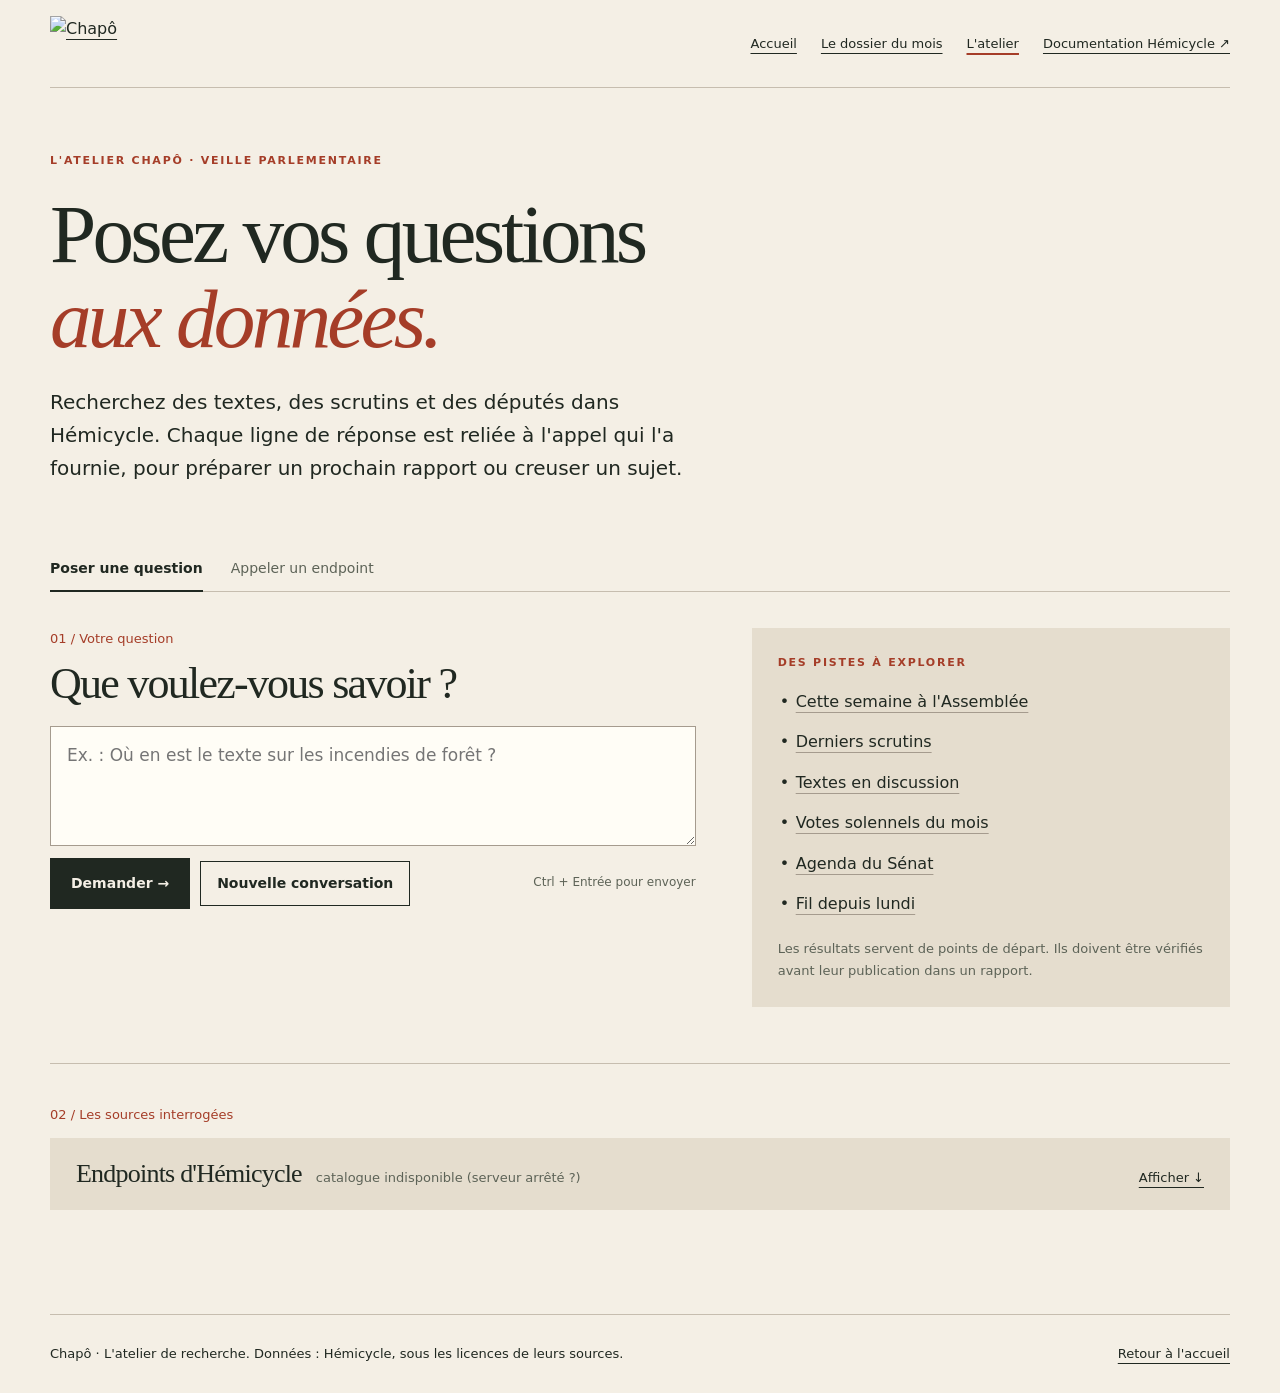
==== commit 55dc7601: "style(veille): reprendre la DA de l'accueil Chapô ; pistes et défilement - Mise en page calquée sur " ====
--- a/frontend/outil-redaction/index.html
+++ b/frontend/outil-redaction/index.html
@@ -3,299 +3,256 @@
 <head>
 <meta charset="utf-8">
 <meta name="viewport" content="width=device-width, initial-scale=1">
-<title>Veille parlementaire — Chapô</title>
+<title>L'atelier Chapô — Veille parlementaire</title>
 <meta name="theme-color" content="#202821">
 <link rel="icon" type="image/svg+xml" href="/site/chapo-favicon.svg">
-<link rel="preconnect" href="https://fonts.googleapis.com">
-<link rel="preconnect" href="https://fonts.gstatic.com" crossorigin>
-<link rel="stylesheet" href="https://fonts.googleapis.com/css2?family=DM+Sans:ital,opsz,wght@0,9..40,400..800;1,9..40,400..800&family=Instrument+Serif:ital@0;1&display=swap">
 <meta name="description" content="Outil interne de la rédaction : réponses brèves et sourcées sur l'actualité du Parlement, à partir des endpoints d'Hémicycle choisis par le journaliste.">
 <style>
-  /* Direction artistique du site (frontend/index.html) : papier, encre, rouille ; Instrument Serif + DM Sans. */
+  /* Direction artistique de Chapô (accueil et dossier du mois) : papier, encre, rouille ;
+     titres en Georgia, texte en police système, filets #c6bdaf, encadrés #e5ddce, angles droits. */
   :root {
-    --fond: #f4efe5;          /* papier */
-    --carte: #fbf7ed;
-    --carte-2: #eee7d9;
-    --champ: #fffdf6;
-    --texte: #202821;         /* encre */
-    --discret: #5d6357;
-    --bordure: #d6cbbc;
-    --bordure-forte: #a59b8e;
-    --accent: #a53d28;        /* rouille */
-    --accent-doux: #f3e0d3;
-    --accent-texte: #f4efe5;
-    --encre: #202821;
-    --alerte-fond: #f1e4c9;
-    --alerte-texte: #6b4c1c;
-    --cout-fort: #a67733;     /* ambre */
-    --erreur: #8f3323;
-    --ok: #2c6756;            /* vert */
-    --rayon: 0;
-    --serif: "Instrument Serif", Georgia, serif;
-    --sans: "DM Sans", system-ui, -apple-system, "Segoe UI", sans-serif;
+    --ink: #202821;
+    --paper: #f4efe5;
+    --rust: #a53d28;
+    --green: #2c6756;
+    --amber: #a67733;
+    --peach: #f4a788;
+    --muted: #5d6357;
+    --rule: #c6bdaf;
+    --box: #e5ddce;
+    --field: #fffdf6;
+    --field-border: #a59b8e;
+    --error: #8f3323;
+    --serif: Georgia, serif;
+    --sans: system-ui, sans-serif;
     --mono: ui-monospace, SFMono-Regular, Menlo, Consolas, monospace;
   }
-  @media (prefers-color-scheme: dark) {
-    :root {
-      --fond: #1a201b;
-      --carte: #202821;
-      --carte-2: #2a332c;
-      --champ: #182019;
-      --texte: #f4efe5;
-      --discret: #c4baa9;
-      --bordure: #3d473e;
-      --bordure-forte: #6c7468;
-      --accent: #f4a788;      /* pêche */
-      --accent-doux: #3b2c24;
-      --accent-texte: #202821;
-      --encre: #f4efe5;
-      --alerte-fond: #3a3020;
-      --alerte-texte: #f0d59d;
-      --cout-fort: #e0b06a;
-      --erreur: #ff9a80;
-      --ok: #8fd0b4;
-    }
-  }
   * { box-sizing: border-box; }
-  body {
-    margin: 0;
-    background: var(--fond);
-    color: var(--texte);
-    font: 15.5px/1.55 var(--sans);
-  }
-  .wrap { width: min(1180px, calc(100% - 48px)); margin: 0 auto; }
-  main { padding: 6px 0 56px; }
+  html { scroll-behavior: smooth; }
+  body { margin: 0; background: var(--paper); color: var(--ink); font: 16px/1.65 var(--sans); }
+  h1, h2, h3, p { margin: 0; }
+  a { color: inherit; text-underline-offset: 5px; }
+  a:focus-visible, button:focus-visible, textarea:focus-visible, select:focus-visible, input:focus-visible, summary:focus-visible {
+    outline: 3px solid var(--rust); outline-offset: 4px;
+  }
+  button, select, input, textarea { font: inherit; color: inherit; }
   code, pre { font-family: var(--mono); }
-  button, select, input, textarea { font: inherit; color: var(--texte); }
-  a { color: var(--accent); text-underline-offset: 3px; }
   [hidden] { display: none !important; }
-
-  /* Bandeau : logo Chapô, titre en serif */
-  .bandeau { border-bottom: 1px solid var(--encre); margin-bottom: 4px; }
-  .mast { display: flex; align-items: center; justify-content: space-between; gap: 12px; min-height: 58px; border-bottom: 1px solid var(--bordure); }
-  .logo { display: inline-flex; color: var(--encre); }
-  .logo svg { height: 30px; width: auto; display: block; }
-  .mast .eyebrow { color: var(--discret); }
-  .eyebrow { font: 750 11px/1.4 var(--sans); text-transform: uppercase; letter-spacing: .16em; }
-  .titre-outil { padding: 22px 0 18px; }
-  .titre-outil .eyebrow { color: var(--accent); }
-  .titre-outil h1 { font: 400 clamp(40px, 6vw, 68px)/.95 var(--serif); letter-spacing: -.05em; margin: 8px 0 12px; }
-  .titre-outil h1 em { color: var(--accent); }
-  .titre-outil p { margin: 0; color: var(--discret); max-width: 68ch; }
-  #etat { margin-top: 8px; font-size: 12.5px; color: var(--discret); font-variant-numeric: tabular-nums; }
-
-  /* Boutons et champs : angles droits, comme le site */
+  .wrap { width: min(1180px, calc(100% - 48px)); margin: auto; }
+  .eyebrow { font-size: 11px; text-transform: uppercase; font-weight: 750; letter-spacing: .16em; color: var(--rust); }
+  .num { color: var(--rust); font-size: 13px; margin: 0 0 12px; }
+  .note { font-size: 13px; color: var(--muted); }
+
+  /* En-tête et pied, comme l'accueil */
+  header.site { display: flex; align-items: center; justify-content: space-between; gap: 20px; border-bottom: 1px solid var(--rule); padding: 16px 0; }
+  header.site img { display: block; width: 145px; height: 55px; }
+  nav { display: flex; gap: 24px; font-size: 13px; flex-wrap: wrap; justify-content: flex-end; }
+  nav a[aria-current="page"] { text-decoration-color: var(--rust); text-decoration-thickness: 2px; }
+  footer.site { padding: 28px 0; border-top: 1px solid var(--rule); display: flex; justify-content: space-between; gap: 24px; font-size: 13px; margin-top: 64px; }
+
+  /* Titre de l'atelier */
+  .hero { padding: 64px 0 44px; }
+  .hero h1 { font: 400 clamp(46px, 6.5vw, 88px)/1.02 var(--serif); letter-spacing: -.045em; max-width: 900px; margin: 22px 0 24px; }
+  .hero h1 em { color: var(--rust); }
+  .hero .intro { font-size: 20px; max-width: 660px; }
+  #etat { margin-top: 18px; font-variant-numeric: tabular-nums; }
+
+  /* Boutons et champs */
   button {
-    cursor: pointer; border-radius: var(--rayon);
-    border: 1px solid var(--bordure-forte); background: transparent;
-    padding: 7px 14px; font-size: 14px;
-  }
-  button:hover:not(:disabled) { border-color: var(--accent); color: var(--accent); }
-  button:focus-visible, textarea:focus-visible, a:focus-visible, select:focus-visible, input:focus-visible, summary:focus-visible {
-    outline: 3px solid var(--accent); outline-offset: 3px;
-  }
-  button:disabled { opacity: .5; cursor: not-allowed; }
-  button.principal { background: var(--encre); color: var(--fond); border-color: var(--encre); font-weight: 750; letter-spacing: .01em; }
-  button.principal:hover:not(:disabled) { background: var(--accent); border-color: var(--accent); color: var(--accent-texte); }
+    cursor: pointer; border-radius: 0; background: transparent; color: var(--ink);
+    border: 1px solid var(--ink); padding: 10px 16px; font-size: 14px; font-weight: 650;
+  }
+  button:hover:not(:disabled) { background: var(--ink); color: var(--paper); }
+  button:disabled { opacity: .45; cursor: not-allowed; }
+  button.principal { background: var(--ink); color: var(--paper); padding: 13px 20px; }
+  button.principal::after { content: " →"; }
+  button.principal:hover:not(:disabled) { background: var(--rust); border-color: var(--rust); }
   select, input[type="text"], input[type="number"], textarea {
-    border-radius: var(--rayon); border: 1px solid var(--bordure-forte); background: var(--champ); padding: 7px 10px;
-  }
-
-  /* Onglets */
-  .onglets { display: flex; gap: 22px; margin: 18px 0 14px; border-bottom: 1px solid var(--bordure); }
+    border-radius: 0; background: var(--field); border: 1px solid var(--field-border); padding: 8px 10px; max-width: 100%;
+  }
+
+  /* Onglets, comme la navigation */
+  .onglets { display: flex; gap: 28px; border-bottom: 1px solid var(--rule); margin: 0 0 36px; }
   .onglets button {
-    border: none; border-bottom: 2px solid transparent; background: transparent; color: var(--discret);
-    margin-bottom: -1px; padding: 8px 0; font-weight: 650;
-  }
-  .onglets button:hover:not(:disabled) { color: var(--texte); }
-  .onglets button[aria-selected="true"] { color: var(--texte); border-bottom-color: var(--accent); }
-
-  .carte {
-    background: var(--carte); border: 1px solid var(--bordure); border-radius: var(--rayon);
-    padding: 16px 18px;
-  }
-
-  /* Panneau des endpoints */
-  #panneau-endpoints > summary { cursor: pointer; font-weight: 750; list-style: none; display: flex; flex-wrap: wrap; gap: 6px 12px; align-items: baseline; }
+    border: 0; border-bottom: 2px solid transparent; background: none; padding: 10px 0; margin-bottom: -1px;
+    font-size: 14px; font-weight: 500; color: var(--muted);
+  }
+  .onglets button:hover:not(:disabled) { background: none; color: var(--ink); }
+  .onglets button[aria-selected="true"] { color: var(--ink); font-weight: 650; border-bottom-color: var(--ink); }
+
+  /* Question (à gauche) et pistes à explorer (encadré, à droite) : la section « L'atelier » de l'accueil */
+  .poser { display: grid; grid-template-columns: minmax(0, 1.35fr) minmax(0, 1fr); gap: 56px; align-items: start; }
+  .poser h2 { font: 400 clamp(30px, 3.6vw, 44px)/1.05 var(--serif); letter-spacing: -.04em; text-transform: none; color: var(--ink); margin: 0 0 18px; }
+  form#formulaire { display: flex; flex-direction: column; gap: 12px; }
+  textarea#question { width: 100%; min-height: 120px; resize: vertical; padding: 14px 16px; font-size: 17px; }
+  .actions { display: flex; flex-wrap: wrap; align-items: center; gap: 10px; }
+  .actions .aide { color: var(--muted); font-size: 12px; margin-left: auto; }
+  .pistes { background: var(--box); padding: 26px; }
+  .pistes .eyebrow { margin-bottom: 10px; }
+  .rapides { display: flex; flex-direction: column; margin: 0 0 14px; }
+  .rapides button {
+    border: 0; background: none; padding: 7px 0 7px 18px; text-align: left; font-size: 16px; font-weight: 400; position: relative;
+    text-decoration: underline; text-decoration-color: var(--field-border); text-underline-offset: 5px;
+  }
+  .rapides button::before { content: "•"; position: absolute; left: 2px; }
+  .rapides button:hover:not(:disabled) { background: none; color: var(--rust); text-decoration-color: currentColor; }
+
+  /* Sources interrogées (panneau des endpoints) */
+  .sources-choix { margin-top: 56px; padding-top: 40px; border-top: 1px solid var(--rule); }
+  #panneau-endpoints { background: var(--box); padding: 22px 26px; }
+  #panneau-endpoints > summary { cursor: pointer; list-style: none; display: flex; flex-wrap: wrap; gap: 6px 14px; align-items: baseline; }
   #panneau-endpoints > summary::-webkit-details-marker { display: none; }
-  #panneau-endpoints > summary::before { content: "▸"; color: var(--accent); }
-  #panneau-endpoints[open] > summary::before { content: "▾"; }
-  #resume-selection { font-weight: 400; color: var(--discret); font-size: 13px; }
-  .reglages { display: flex; flex-wrap: wrap; gap: 8px 18px; align-items: center; margin: 14px 0 4px; font-size: 13.5px; }
+  #panneau-endpoints > summary strong { font: 400 26px/1.1 var(--serif); letter-spacing: -.03em; }
+  #panneau-endpoints > summary::after { content: "Afficher ↓"; margin-left: auto; font-size: 13px; text-decoration: underline; text-underline-offset: 5px; }
+  #panneau-endpoints[open] > summary::after { content: "Masquer ↑"; }
+  #resume-selection { color: var(--muted); font-size: 13px; }
+  .reglages { display: flex; flex-wrap: wrap; gap: 10px 20px; align-items: center; margin: 20px 0 6px; font-size: 13px; }
   .preselections { display: flex; flex-wrap: wrap; gap: 6px; }
-  .preselections button { padding: 4px 11px; font-size: 12.5px; }
-  .preselections button.actif { background: var(--encre); color: var(--fond); border-color: var(--encre); }
-  .reglages label { display: inline-flex; gap: 6px; align-items: center; color: var(--discret); }
-  .categories { display: grid; grid-template-columns: repeat(auto-fill, minmax(320px, 1fr)); gap: 14px; margin-top: 12px; }
-  fieldset { border: none; border-top: 2px solid var(--encre); padding: 8px 0 6px; margin: 0; min-width: 0; }
-  legend { font: 750 11px/1.4 var(--sans); text-transform: uppercase; letter-spacing: .14em; color: var(--accent); padding: 0 8px 0 0; }
-  .aide-categorie { font-size: 12px; color: var(--discret); margin: 0 0 6px; }
-  .endpoint { display: grid; grid-template-columns: auto 1fr auto; gap: 2px 8px; align-items: start; padding: 5px 0; border-top: 1px solid var(--bordure); }
-  .endpoint:first-of-type { border-top: none; }
-  .endpoint input { margin: 4px 0 0; accent-color: var(--accent); }
-  .endpoint .nom { font-size: 14px; font-weight: 600; }
-  .endpoint .route { grid-column: 2 / 4; font-family: var(--mono); font-size: 11px; color: var(--discret); overflow-wrap: anywhere; }
-  .endpoint .description { grid-column: 2 / 4; font-size: 12.5px; color: var(--discret); }
+  .preselections button { padding: 5px 11px; font-size: 13px; font-weight: 500; border-color: var(--field-border); }
+  .preselections button.actif { background: var(--ink); color: var(--paper); border-color: var(--ink); }
+  .reglages label { display: inline-flex; gap: 8px; align-items: center; color: var(--muted); }
+  .categories { display: grid; grid-template-columns: repeat(auto-fill, minmax(300px, 1fr)); gap: 28px 32px; margin-top: 22px; }
+  fieldset { border: 0; border-top: 3px solid var(--rust); padding: 14px 0 0; margin: 0; min-width: 0; }
+  legend { float: left; width: 100%; padding: 0; font-size: 11px; text-transform: uppercase; font-weight: 750; letter-spacing: .16em; color: var(--ink); margin-bottom: 4px; }
+  .aide-categorie { clear: both; font-size: 13px; color: var(--muted); margin: 0 0 8px; }
+  .endpoint { display: grid; grid-template-columns: auto 1fr auto; gap: 1px 10px; align-items: start; padding: 8px 0; border-top: 1px solid var(--rule); }
+  .endpoint input { margin: 5px 0 0; accent-color: var(--ink); }
+  .endpoint .nom { font-size: 15px; font-weight: 650; }
+  .endpoint .route { grid-column: 2 / 4; font-family: var(--mono); font-size: 11px; color: var(--muted); overflow-wrap: anywhere; }
+  .endpoint .description { grid-column: 2 / 4; font-size: 13px; color: var(--muted); }
   .endpoint.indisponible { opacity: .5; }
-  .cout { font-size: 11px; padding: 0 6px; border: 1px solid var(--bordure-forte); color: var(--discret); white-space: nowrap; font-variant-numeric: tabular-nums; }
-  .cout.fort { color: var(--cout-fort); border-color: currentColor; }
-  .cout.tres-cher { color: var(--accent-texte); background: var(--accent); border-color: var(--accent); font-weight: 750; }
-  .lien-discret { background: none; border: none; padding: 0; color: var(--accent); font-size: 12px; cursor: pointer; text-decoration: underline; text-underline-offset: 3px; }
-  .lien-discret:hover:not(:disabled) { color: var(--texte); }
-  .non-proposes { margin-top: 12px; font-size: 12.5px; color: var(--discret); }
+  .cout { font-size: 12px; color: var(--muted); white-space: nowrap; font-variant-numeric: tabular-nums; }
+  .cout.fort { color: var(--amber); font-weight: 650; }
+  .cout.tres-cher { color: var(--rust); font-weight: 750; }
+  .lien-discret { background: none; border: 0; padding: 0; font-size: 12px; font-weight: 400; text-decoration: underline; text-underline-offset: 4px; }
+  .lien-discret:hover:not(:disabled) { background: none; color: var(--rust); }
+  .non-proposes { margin-top: 18px; font-size: 13px; color: var(--muted); }
   .non-proposes summary { cursor: pointer; }
   .non-proposes ul { margin: 6px 0 0; padding-left: 18px; }
 
-  /* Questions */
-  .rapides { display: flex; flex-wrap: wrap; gap: 8px; margin: 16px 0 12px; }
-  .rapides button { font-size: 13px; padding: 6px 12px; }
-  form#formulaire { display: flex; flex-direction: column; gap: 10px; }
-  textarea#question { width: 100%; min-height: 84px; resize: vertical; padding: 12px 14px; font-size: 16px; }
-  .actions { display: flex; flex-wrap: wrap; align-items: center; gap: 8px; }
-  .actions .aide { color: var(--discret); font-size: 12px; margin-left: auto; }
-
   /* Progression */
-  #attente { display: none; margin: 18px 0; border-top: 3px solid var(--carte-2); position: relative; padding-top: 12px; }
-  #attente::before { content: ""; position: absolute; top: -3px; left: 0; height: 3px; width: 30%; background: #be4f36; animation: avance 1.6s ease-in-out infinite; }
+  #attente { display: none; margin: 40px 0 0; position: relative; padding-top: 14px; border-top: 3px solid var(--box); }
+  #attente::before { content: ""; position: absolute; top: -3px; left: 0; height: 3px; background: var(--rust); animation: avance 1.6s ease-in-out infinite; }
   @keyframes avance { 0% { left: 0; width: 8%; } 50% { left: 40%; width: 30%; } 100% { left: 100%; width: 0; } }
   #attente.visible { display: block; }
-  .attente-tete { display: flex; align-items: center; gap: 10px; color: var(--discret); }
-  .attente-tete button { margin-left: auto; padding: 4px 12px; font-size: 12.5px; }
-  .rond {
-    width: 14px; height: 14px; border-radius: 50%; flex: none;
-    border: 2px solid var(--bordure); border-top-color: var(--accent);
-    animation: tourne 0.9s linear infinite;
-  }
+  .attente-tete { display: flex; align-items: center; gap: 10px; }
+  .attente-tete button { margin-left: auto; padding: 5px 12px; font-size: 13px; }
+  .rond { width: 14px; height: 14px; border-radius: 50%; flex: none; border: 2px solid var(--rule); border-top-color: var(--rust); animation: tourne .9s linear infinite; }
   @keyframes tourne { to { transform: rotate(360deg); } }
-  @media (prefers-reduced-motion: reduce) { .rond, #attente::before { animation: none; } }
-  #etapes { list-style: none; margin: 8px 0 0; padding: 0 0 0 24px; font-size: 13px; display: flex; flex-direction: column; gap: 3px; }
+  @media (prefers-reduced-motion: reduce) { html { scroll-behavior: auto; } .rond, #attente::before { animation: none; } }
+  #etapes { list-style: none; margin: 10px 0 0; padding: 0 0 0 24px; font-size: 13px; display: flex; flex-direction: column; gap: 3px; }
   #etapes li { display: flex; flex-wrap: wrap; gap: 4px 8px; align-items: baseline; }
-  #etapes .t { color: var(--discret); font-variant-numeric: tabular-nums; min-width: 3.2em; }
-  #etapes .fait { color: var(--ok); }
-
-  /* Réponses */
-  #fil { display: flex; flex-direction: column-reverse; gap: 18px; margin-top: 18px; }
-  #fil > .carte { border-top: 3px solid var(--encre); }
-  .question { font: 400 clamp(24px, 3vw, 32px)/1.08 var(--serif); letter-spacing: -.025em; margin: 0 0 12px; }
-  .reponse { display: flex; flex-direction: column; gap: 4px; }
-  .ligne { display: grid; grid-template-columns: minmax(0, 1fr) minmax(0, 340px); gap: 4px 16px; align-items: start; padding: 4px 0; }
-  .ligne + .ligne { border-top: 1px solid var(--bordure); }
+  #etapes .t { color: var(--muted); font-variant-numeric: tabular-nums; min-width: 3.2em; }
+  #etapes .fait { color: var(--green); }
+
+  /* Réponses : filet rouille, question en Georgia */
+  #fil { display: flex; flex-direction: column-reverse; gap: 48px; margin-top: 40px; }
+  .carte { border-top: 3px solid var(--rust); padding-top: 18px; scroll-margin-top: 24px; }
+  .carte.en-cours .question { margin-bottom: 22px; }
+  .carte.en-cours #attente { margin: 0; }
+  .question { font: 400 clamp(28px, 3.4vw, 40px)/1.08 var(--serif); letter-spacing: -.04em; margin: 0 0 18px; }
+  .reponse { display: flex; flex-direction: column; gap: 2px; }
+  .ligne { display: grid; grid-template-columns: minmax(0, 1fr) minmax(0, 340px); gap: 4px 20px; align-items: start; padding: 7px 0; }
+  .ligne + .ligne { border-top: 1px solid var(--rule); }
   .ligne-texte { margin: 0; }
-  .ligne-texte.puce { padding-left: 16px; position: relative; }
-  .ligne-texte.puce::before { content: ""; position: absolute; left: 2px; top: .62em; width: 6px; height: 6px; background: var(--accent); }
+  .ligne-texte.puce { padding-left: 18px; position: relative; }
+  .ligne-texte.puce::before { content: "•"; position: absolute; left: 2px; }
   .ligne-appels { display: flex; flex-wrap: wrap; gap: 4px; justify-content: flex-end; }
   .appel-api {
-    font-family: var(--mono); font-size: 11px; padding: 2px 7px;
-    background: var(--carte-2); border: 1px solid transparent; color: var(--texte);
+    font: 400 11px/1.5 var(--mono); padding: 2px 7px; background: var(--box); border: 1px solid transparent; color: var(--ink);
     max-width: 100%; overflow: hidden; text-overflow: ellipsis; white-space: nowrap; text-align: left;
   }
-  .appel-api:hover:not(:disabled) { color: var(--texte); }
-  .appel-api[aria-expanded="true"] { border-color: var(--accent); }
-  .appel-api .methode { font-weight: 700; color: var(--accent); margin-right: 4px; }
+  .appel-api:hover:not(:disabled) { background: var(--box); color: var(--ink); border-color: var(--ink); }
+  .appel-api[aria-expanded="true"] { border-color: var(--rust); }
+  .appel-api .methode { font-weight: 700; color: var(--rust); margin-right: 4px; }
   .detail-appel {
-    grid-column: 1 / -1; background: var(--carte-2); padding: 8px 10px; font-size: 12.5px;
-    display: flex; flex-direction: column; gap: 4px; overflow-wrap: anywhere; border-left: 2px solid var(--accent);
+    grid-column: 1 / -1; background: var(--box); padding: 10px 14px; font-size: 13px;
+    display: flex; flex-direction: column; gap: 4px; overflow-wrap: anywhere;
   }
   .detail-appel pre { margin: 0; white-space: pre-wrap; font-size: 11.5px; }
-  .detail-appel .etiquette { color: var(--discret); }
-  .reponse strong { font-weight: 750; }
+  .detail-appel .etiquette { color: var(--muted); }
+  .reponse strong { font-weight: 700; }
   .reponse .section-titre {
-    font: 400 24px/1.1 var(--serif); letter-spacing: -.02em; color: var(--texte);
-    margin: 18px 0 4px; padding-bottom: 5px; border-bottom: 1px solid var(--encre);
+    font: 400 28px/1.1 var(--serif); letter-spacing: -.03em; margin: 26px 0 4px; padding-bottom: 8px; border-bottom: 1px solid var(--rule);
   }
   .reponse .section-titre:first-child { margin-top: 0; }
-  .reponse .source-ligne { color: var(--discret); font-size: 12px; white-space: nowrap; }
-  .reponse .chapeau {
-    padding: 2px 0 2px 14px; border-left: 3px solid var(--accent); font-size: 17px; font-weight: 500; margin-bottom: 6px;
-  }
-  .reponse .chapeau strong { color: var(--accent); text-transform: uppercase; font-size: 11px; letter-spacing: .14em; margin-right: 4px; }
-  .avertissement {
-    background: var(--alerte-fond); color: var(--alerte-texte);
-    padding: 7px 11px; font-size: 13px; margin: 8px 0 0; border-left: 3px solid var(--cout-fort);
-  }
-  .erreur { color: var(--erreur); }
-  h2 { font: 750 11px/1.4 var(--sans); text-transform: uppercase; letter-spacing: .16em; color: var(--accent); margin: 18px 0 8px; }
-  .sources { list-style: none; margin: 0; padding: 0; display: flex; flex-direction: column; gap: 8px; }
-  .sources li { font-size: 14px; overflow-wrap: anywhere; }
-  .sources a { color: var(--accent); }
-  .sources .detail { color: var(--discret); font-size: 12.5px; }
-  .badge {
-    display: inline-block; font-size: 11px; padding: 1px 6px; margin-left: 4px;
-    background: transparent; border: 1px solid var(--bordure-forte); color: var(--discret); white-space: nowrap;
-  }
+  .reponse .source-ligne { color: var(--muted); font-size: 12px; white-space: nowrap; }
+  .reponse .chapeau { background: var(--box); padding: 16px 20px; font-size: 17px; margin-bottom: 8px; }
+  .avertissement { background: var(--box); padding: 10px 14px; font-size: 13px; margin: 10px 0 0; border-left: 3px solid var(--amber); }
+  .erreur { color: var(--error); }
+  h2 { font-size: 11px; text-transform: uppercase; font-weight: 750; letter-spacing: .16em; color: var(--rust); margin: 28px 0 10px; }
+  .sources { list-style: none; margin: 0; padding: 0; display: flex; flex-direction: column; gap: 10px; }
+  .sources li { font-size: 15px; overflow-wrap: anywhere; }
+  .sources a { color: var(--ink); }
+  .sources a:hover { color: var(--rust); }
+  .sources .detail { color: var(--muted); font-size: 13px; }
+  .badge { display: inline-block; font-size: 11px; padding: 0 6px; margin-left: 6px; border: 1px solid var(--field-border); color: var(--muted); white-space: nowrap; }
   .pied {
-    display: flex; flex-wrap: wrap; align-items: center; gap: 8px 14px;
-    margin-top: 14px; padding-top: 10px; border-top: 1px solid var(--bordure);
-    font-size: 12.5px; color: var(--discret); font-variant-numeric: tabular-nums;
-  }
-  .pied button { margin-left: auto; padding: 5px 12px; font-size: 13px; }
-  .appels { list-style: none; margin: 0; padding: 0; display: flex; flex-direction: column; gap: 4px; font-size: 12.5px; }
+    display: flex; flex-wrap: wrap; align-items: center; gap: 8px 16px;
+    margin-top: 18px; padding-top: 12px; border-top: 1px solid var(--rule); font-size: 13px; color: var(--muted); font-variant-numeric: tabular-nums;
+  }
+  .pied button { margin-left: auto; padding: 6px 14px; font-size: 13px; }
+  .appels { list-style: none; margin: 0; padding: 0; display: flex; flex-direction: column; gap: 4px; font-size: 13px; }
   .appels li { display: flex; flex-wrap: wrap; align-items: baseline; gap: 4px 6px; overflow-wrap: anywhere; padding: 1px 4px; transition: background-color .6s; }
   .appels li.outil { padding-left: 22px; position: relative; }
-  .appels li.outil::before { content: "↳"; position: absolute; left: 6px; color: var(--discret); }
-  .appels li.eclaire { background: var(--accent-doux); }
-  .appels .type {
-    font-size: 10px; font-weight: 750; text-transform: uppercase; letter-spacing: .1em;
-    padding: 1px 6px; border: 1px solid var(--bordure-forte);
-  }
-  .appels li.llm .type { color: var(--accent); border-color: var(--accent); }
-  .appels li.outil.erreur code { color: var(--erreur); }
+  .appels li.outil::before { content: "↳"; position: absolute; left: 6px; color: var(--muted); }
+  .appels li.eclaire { background: var(--box); }
+  .appels .type { font-size: 10px; font-weight: 750; text-transform: uppercase; letter-spacing: .12em; padding: 0 6px; border: 1px solid var(--field-border); }
+  .appels li.llm .type { color: var(--rust); border-color: var(--rust); }
+  .appels li.outil.erreur code { color: var(--error); }
   .appels code { font-size: 11.5px; }
-  .appels .discret { color: var(--discret); }
-
-  /* Appel direct */
-  .direct-grille { display: grid; grid-template-columns: minmax(0, 360px) minmax(0, 1fr); gap: 18px; align-items: start; }
+  .appels .discret { color: var(--muted); }
+
+  /* Appel direct : formulaire dans l'encadré, résultats sous filet rouille */
+  .direct-grille { display: grid; grid-template-columns: minmax(0, 380px) minmax(0, 1fr); gap: 40px; align-items: start; }
   .direct-grille > * { min-width: 0; }
-  #direct-formulaire { display: flex; flex-direction: column; gap: 10px; border-top: 3px solid var(--encre); }
-  #direct-formulaire label.champ { display: flex; flex-direction: column; gap: 3px; font-size: 13px; font-weight: 650; }
-  #direct-formulaire .aide-champ { font-size: 12px; color: var(--discret); font-weight: 400; }
+  #direct-formulaire { display: flex; flex-direction: column; gap: 12px; background: var(--box); padding: 24px 26px; border-top: 0; }
+  #direct-formulaire label.champ { display: flex; flex-direction: column; gap: 4px; font-size: 13px; font-weight: 650; }
+  #direct-formulaire .aide-champ { font-size: 12px; color: var(--muted); font-weight: 400; }
   #direct-formulaire select, #direct-formulaire input, #direct-formulaire textarea { width: 100%; }
-  #direct-description { font-size: 13px; color: var(--discret); margin: 0; }
+  #direct-description { font-size: 13px; color: var(--muted); margin: 0; }
   .route-exemple { font-family: var(--mono); font-size: 11.5px; overflow-wrap: anywhere; }
-  #direct-resultat { display: flex; flex-direction: column; gap: 10px; }
-  pre.json {
-    margin: 0; max-height: 420px; overflow: auto; background: var(--carte-2);
-    padding: 8px 10px; font-size: 11.5px; white-space: pre-wrap; overflow-wrap: anywhere;
-  }
-  .tableau { overflow-x: auto; border: 1px solid var(--bordure); max-height: 460px; }
-  table { border-collapse: collapse; font-size: 12px; width: 100%; }
-  th, td { text-align: left; padding: 5px 8px; border-bottom: 1px solid var(--bordure); vertical-align: top; }
-  th { position: sticky; top: 0; background: var(--carte-2); font-weight: 750; white-space: nowrap; }
+  #direct-resultat { display: flex; flex-direction: column; gap: 22px; }
+  #direct-resultat .question { font-size: 26px; }
+  pre.json { margin: 0; max-height: 420px; overflow: auto; background: var(--box); padding: 10px 12px; font-size: 11.5px; white-space: pre-wrap; overflow-wrap: anywhere; }
+  .tableau { overflow-x: auto; border-top: 1px solid var(--ink); max-height: 460px; }
+  table { border-collapse: collapse; font-size: 12.5px; width: 100%; }
+  th, td { text-align: left; padding: 6px 8px; border-bottom: 1px solid var(--rule); vertical-align: top; }
+  th { position: sticky; top: 0; background: var(--paper); font-weight: 750; white-space: nowrap; }
   td { min-width: 4.5em; max-width: 320px; overflow-wrap: anywhere; font-variant-numeric: tabular-nums; }
 
   @media (max-width: 760px) {
     .wrap { width: calc(100% - 32px); }
+    header.site { align-items: flex-start; }
+    header.site img { width: 110px; height: 42px; }
+    nav { gap: 12px; max-width: 170px; }
+    .hero { padding: 40px 0 30px; }
+    .hero .intro { font-size: 18px; }
+    .poser, .direct-grille { grid-template-columns: minmax(0, 1fr); gap: 24px; }
     .ligne { grid-template-columns: minmax(0, 1fr); }
     .ligne-appels { justify-content: flex-start; }
-    .direct-grille { grid-template-columns: minmax(0, 1fr); }
     .categories { grid-template-columns: minmax(0, 1fr); }
-    .mast .eyebrow { display: none; }
+    footer.site { flex-direction: column; }
   }
 </style>
 </head>
 <body>
-<header class="bandeau">
-  <div class="mast wrap">
-    <a class="logo" href="/site/" title="Le site du rapport"><svg xmlns="http://www.w3.org/2000/svg" viewBox="0 0 174 66" role="img" aria-label="Chapô" focusable="false">
-  <g fill="currentColor" transform="translate(1 51) scale(.0265 -.0265)">
-    <path transform="translate(0 0)" d="M813 -38Q657 -38 521.0 12.5Q385 63 284 159Q185 253 128.0 391.5Q71 530 71 696Q71 861 128.5 1001.5Q186 1142 290 1245Q392 1346 535.0 1401.5Q678 1457 841 1457Q959 1457 1056.0 1428.5Q1153 1400 1220 1364L1282 1419H1369L1378 901H1290Q1215 1138 1110.0 1249.0Q1005 1360 854 1360Q666 1360 568.0 1194.5Q470 1029 470 730Q470 561 503.5 441.5Q537 322 591 249Q649 173 728.0 137.5Q807 102 903 102Q1043 102 1152.5 178.0Q1262 254 1352 408L1438 356Q1395 268 1340.0 198.5Q1285 129 1213 79Q1134 24 1038.5 -7.0Q943 -38 813 -38Z"/>
-    <path transform="translate(1391 0)" d="M1358 0H756V73Q776 75 803.0 78.0Q830 81 843 88Q864 99 872.5 120.0Q881 141 881 182V650Q881 753 842.5 804.0Q804 855 733 855Q693 855 658.5 843.0Q624 831 591 808Q562 788 544.5 767.0Q527 746 515 730V193Q515 156 524.0 134.5Q533 113 558 99Q573 90 597.5 83.0Q622 76 645 73V0H37V73Q63 75 87.5 78.0Q112 81 131 88Q163 100 174.5 122.5Q186 145 186 182V1297Q186 1329 171.0 1365.0Q156 1401 129 1419Q109 1432 71.0 1439.5Q33 1447 3 1449V1522L500 1548L515 1532V844H519Q557 878 587.5 905.5Q618 933 662 961Q699 985 758.5 1002.0Q818 1019 887 1019Q1049 1019 1130.5 926.0Q1212 833 1212 681V191Q1212 154 1223.0 132.0Q1234 110 1264 97Q1282 89 1304.0 83.0Q1326 77 1358 73Z"/>
-    <path transform="translate(2698 0)" d="M1201 21Q1157 2 1097.0 -14.0Q1037 -30 970 -30Q847 -30 789.0 6.5Q731 43 710 111H704Q670 77 638.5 53.0Q607 29 571 12Q524 -10 480.5 -20.5Q437 -31 359 -31Q243 -31 161.0 37.5Q79 106 79 219Q79 284 97.0 329.5Q115 375 148 410Q178 442 217.5 463.0Q257 484 304 502Q394 535 520.0 570.5Q646 606 704 634V730Q704 755 700.0 796.0Q696 837 683 865Q669 897 639.0 919.0Q609 941 560 941Q516 941 486.5 928.5Q457 916 439 903Q442 883 456.0 842.0Q470 801 470 763Q470 746 461.0 720.5Q452 695 435 680Q412 660 383.5 649.0Q355 638 296 638Q212 638 169.0 678.5Q126 719 126 784Q126 840 170.5 884.5Q215 929 279 958Q342 988 424.0 1004.5Q506 1021 576 1021Q673 1021 754.0 1009.5Q835 998 900 962Q962 927 998.5 860.5Q1035 794 1035 687Q1035 574 1030.5 419.0Q1026 264 1026 215Q1026 170 1039.5 144.0Q1053 118 1081 105Q1098 97 1134.5 95.5Q1171 94 1201 94ZM704 542Q648 523 593.0 498.5Q538 474 503 447Q466 419 445.0 375.5Q424 332 424 273Q424 195 459.5 160.0Q495 125 547 125Q602 125 637.5 147.5Q673 170 700 203Z"/>
-    <path transform="translate(3840 0)" d="M1276 487Q1276 276 1135.0 125.0Q994 -26 778 -26Q682 -26 622.0 -6.5Q562 13 523 41H515V-240Q515 -275 530.5 -301.0Q546 -327 574 -339Q601 -350 650.5 -359.0Q700 -368 733 -370V-444H11V-370Q36 -368 74.0 -362.5Q112 -357 131 -351Q163 -340 174.5 -313.5Q186 -287 186 -253V770Q183 803 170.5 828.0Q158 853 131 872Q111 885 78.0 893.5Q45 902 13 905V978L500 1004L515 991V880L523 878Q589 945 669.5 982.0Q750 1019 829 1019Q1036 1019 1156.0 872.5Q1276 726 1276 487ZM917 483Q917 558 906.0 626.5Q895 695 867 749Q840 803 795.5 835.0Q751 867 687 867Q622 867 583.0 844.5Q544 822 515 786V219Q521 199 538.0 167.5Q555 136 572 117Q597 90 629.0 77.0Q661 64 699 64Q798 64 857.5 170.5Q917 277 917 483Z"/>
-    <path transform="translate(5111 0)" d="M1079 874Q1153 805 1192.0 709.0Q1231 613 1231 501Q1231 390 1192.5 291.5Q1154 193 1080 123Q1001 48 891.5 8.0Q782 -32 641 -32Q519 -32 416.5 3.0Q314 38 235 108Q159 175 115.0 273.5Q71 372 71 494Q71 614 109.5 707.5Q148 801 225 874Q299 944 407.5 982.5Q516 1021 650 1021Q790 1021 896.5 982.5Q1003 944 1079 874ZM823 181Q845 237 855.5 317.0Q866 397 866 503Q866 573 856.0 663.0Q846 753 826 805Q802 868 759.5 904.0Q717 940 652 940Q581 940 538.5 901.0Q496 862 473 800Q452 743 444.0 666.5Q436 590 436 507Q436 398 443.0 326.5Q450 255 477 183Q500 121 543.0 85.0Q586 49 652 49Q712 49 755.0 82.5Q798 116 823 181Z"/>
-  </g>
-  <path d="M146 18 154 10 162 18" fill="none" stroke="#a53d28" stroke-linecap="round" stroke-linejoin="round" stroke-width="3.5"/>
-</svg></a>
-    <span class="eyebrow">Outil interne de la rédaction</span>
-  </div>
-  <div class="titre-outil wrap">
-    <p class="eyebrow">Hémicycle · questions au backend</p>
-    <h1>Veille <em>parlementaire</em></h1>
-    <p>Réponses sur l'actualité du Parlement, tirées uniquement des endpoints d'Hémicycle que vous choisissez. Chaque donnée est suivie de l'appel API qui l'a fournie.</p>
-    <div id="etat" aria-live="polite"></div>
-  </div>
+<header class="site wrap">
+  <a href="/site/" aria-label="Chapô — accueil"><img src="/site/chapo-logo.svg" alt="Chapô" width="174" height="66"></a>
+  <nav aria-label="Navigation principale">
+    <a href="/site/">Accueil</a>
+    <a href="/site/incendies.html">Le dossier du mois</a>
+    <a href="/" aria-current="page">L'atelier</a>
+    <a href="https://hemicycle.ai/docs">Documentation Hémicycle ↗</a>
+  </nav>
 </header>
 <main class="wrap">
+  <section class="hero">
+    <p class="eyebrow">L'atelier Chapô · Veille parlementaire</p>
+    <h1>Posez vos questions<br><em>aux données.</em></h1>
+    <p class="intro">Recherchez des textes, des scrutins et des députés dans Hémicycle. Chaque ligne de réponse est reliée à l'appel qui l'a fournie, pour préparer un prochain rapport ou creuser un sujet.</p>
+    <p class="note" id="etat" aria-live="polite"></p>
+  </section>
 
   <div class="onglets" role="tablist" aria-label="Mode">
     <button type="button" role="tab" id="onglet-question" aria-controls="vue-question" aria-selected="true">Poser une question</button>
@@ -304,8 +261,37 @@
 
   <!-- ===== Vue 1 : question au modèle ===== -->
   <section id="vue-question" role="tabpanel" aria-labelledby="onglet-question">
-    <details id="panneau-endpoints" class="carte">
-      <summary>Endpoints de la veille <span id="resume-selection">chargement…</span></summary>
+    <div class="poser">
+      <div>
+        <p class="num">01 / Votre question</p>
+        <h2>Que voulez-vous savoir ?</h2>
+    <form id="formulaire">
+      <textarea id="question" name="question" aria-label="Question" maxlength="1000" placeholder="Ex. : Où en est le texte sur les incendies de forêt ?" required></textarea>
+      <div class="actions">
+        <button type="submit" class="principal" id="envoyer">Demander</button>
+        <button type="button" id="nouvelle">Nouvelle conversation</button>
+        <span class="aide">Ctrl + Entrée pour envoyer</span>
+      </div>
+    </form>
+      </div>
+      <aside class="pistes" aria-label="Des pistes à explorer">
+        <p class="eyebrow">Des pistes à explorer</p>
+        <div class="rapides" role="group" aria-label="Questions rapides">
+      <button type="button" data-question="Quoi de neuf à l'Assemblée cette semaine ?">Cette semaine à l'Assemblée</button>
+      <button type="button" data-question="Quels sont les derniers scrutins à l'Assemblée ?">Derniers scrutins</button>
+      <button type="button" data-question="Quels textes sont inscrits à l'ordre du jour des séances cette semaine ?">Textes en discussion</button>
+      <button type="button" data-question="Quels ont été les votes solennels depuis le début du mois ?">Votes solennels du mois</button>
+      <button type="button" data-question="Qu'est-ce qui est à l'ordre du jour du Sénat cette semaine ?" data-outils="senat_agenda,senat_derniers_scrutins">Agenda du Sénat</button>
+      <button type="button" data-question="Quels événements parlementaires depuis lundi ?" data-outils="fil_evenements">Fil depuis lundi</button>
+        </div>
+        <p class="note">Les résultats servent de points de départ. Ils doivent être vérifiés avant leur publication dans un rapport.</p>
+      </aside>
+    </div>
+
+    <div class="sources-choix">
+      <p class="num">02 / Les sources interrogées</p>
+    <details id="panneau-endpoints">
+      <summary><strong>Endpoints d'Hémicycle</strong> <span id="resume-selection">chargement…</span></summary>
       <div class="reglages">
         <div class="preselections" id="preselections" role="group" aria-label="Sélections prêtes à l'emploi"></div>
         <label>Budget <select id="budget" aria-label="Budget de crédits par question"></select></label>
@@ -314,24 +300,7 @@
       <div class="categories" id="categories"></div>
       <details class="non-proposes" id="non-proposes"><summary>Endpoints d'Hémicycle non proposés, et pourquoi</summary><ul></ul></details>
     </details>
-
-    <div class="rapides" role="group" aria-label="Questions rapides">
-      <button type="button" data-question="Quoi de neuf à l'Assemblée cette semaine ?">Cette semaine à l'Assemblée</button>
-      <button type="button" data-question="Quels sont les derniers scrutins à l'Assemblée ?">Derniers scrutins</button>
-      <button type="button" data-question="Quels textes sont inscrits à l'ordre du jour des séances cette semaine ?">Textes en discussion</button>
-      <button type="button" data-question="Quels ont été les votes solennels depuis le début du mois ?">Votes solennels du mois</button>
-      <button type="button" data-question="Qu'est-ce qui est à l'ordre du jour du Sénat cette semaine ?" data-outils="senat_agenda,senat_derniers_scrutins">Agenda du Sénat</button>
-      <button type="button" data-question="Quels événements parlementaires depuis lundi ?" data-outils="fil_evenements">Fil depuis lundi</button>
     </div>
-
-    <form id="formulaire">
-      <textarea id="question" name="question" aria-label="Question" maxlength="1000" placeholder="Ex. : Où en est le texte sur les incendies de forêt ?" required></textarea>
-      <div class="actions">
-        <button type="submit" class="principal" id="envoyer">Demander</button>
-        <button type="button" id="nouvelle">Nouvelle conversation</button>
-        <span class="aide">Ctrl + Entrée pour envoyer</span>
-      </div>
-    </form>
 
     <div id="attente" role="status" aria-live="polite">
       <div class="attente-tete"><span class="rond" aria-hidden="true"></span><span id="attente-texte">Recherche en cours…</span><button type="button" id="annuler">Annuler</button></div>
@@ -362,6 +331,10 @@
     </div>
   </section>
 </main>
+<footer class="site wrap">
+  <span>Chapô · L'atelier de recherche. Données : Hémicycle, sous les licences de leurs sources.</span>
+  <a href="/site/">Retour à l'accueil</a>
+</footer>
 
 <script>
 (() => {
@@ -803,16 +776,31 @@
     document.querySelectorAll(".rapides button").forEach((b) => { b.disabled = !actifs; });
   }
 
+  // Fait défiler la page jusqu'à une carte du fil (sans animation si l'utilisateur la refuse).
+  const mouvementReduit = window.matchMedia("(prefers-reduced-motion: reduce)");
+  function montrer(element) {
+    element.scrollIntoView({ behavior: mouvementReduit.matches ? "auto" : "smooth", block: "start" });
+  }
+
   async function poser(question, outilsEnPlus = []) {
     question = question.trim();
     if (!question || enCours) return;
-    if (!selection.size && !outilsEnPlus.length) { fil.append(carteErreur(question, "Choisissez au moins un endpoint dans « Endpoints de la veille ».")); return; }
+    if (!selection.size && !outilsEnPlus.length) {
+      const carte = carteErreur(question, "Choisissez au moins un endpoint dans « Endpoints d'Hémicycle ».");
+      fil.append(carte); montrer(carte); return;
+    }
     enCours = true;
     boutonsActifs(false);
     listeEtapes.replaceChildren();
     const debut = Date.now();
     attenteTexte.textContent = "Envoi de la question…";
+    // La question apparaît tout de suite dans le fil, avec la progression ; la réponse prendra sa place.
+    const carteEnCours = el("article", { classe: "carte en-cours" }, [el("p", { classe: "question", texte: question })]);
+    carteEnCours.append(attente);
+    fil.append(carteEnCours);
     attente.classList.add("visible");
+    montrer(carteEnCours);
+    let carteFinale = null;
     annulation = new AbortController();
     const outils = [...new Set([...selection, ...outilsEnPlus.filter((nom) => parNom(nom) && parNom(nom).disponible)])];
     const corps = { question, historique, outils, budget_credits: Number($("budget").value) || undefined, max_appels: Number($("max-appels").value) || undefined };
@@ -821,17 +809,20 @@
     }, 1000);
     try {
       const donnees = await demander(corps, annulation.signal);
-      fil.append(carteReponse(question, donnees));
+      carteFinale = carteReponse(question, donnees);
       historique.push({ role: "user", contenu: question }, { role: "assistant", contenu: donnees.reponse || "" });
       historique = historique.slice(-6);
       champ.value = "";
     } catch (erreur) {
       const message = erreur.name === "AbortError" ? "Question annulée."
         : erreur instanceof ErreurServeur ? erreur.message : "Le serveur ne répond pas. Est-il lancé ?";
-      fil.append(carteErreur(question, message));
+      carteFinale = carteErreur(question, message);
     } finally {
       clearInterval(minuteur);
       attente.classList.remove("visible");
+      fil.before(attente);   // le bloc de progression retourne à sa place, caché, pour la prochaine question
+      if (carteFinale) { carteEnCours.replaceWith(carteFinale); montrer(carteFinale); }
+      else carteEnCours.remove();
       enCours = false;
       annulation = null;
       boutonsActifs(true);
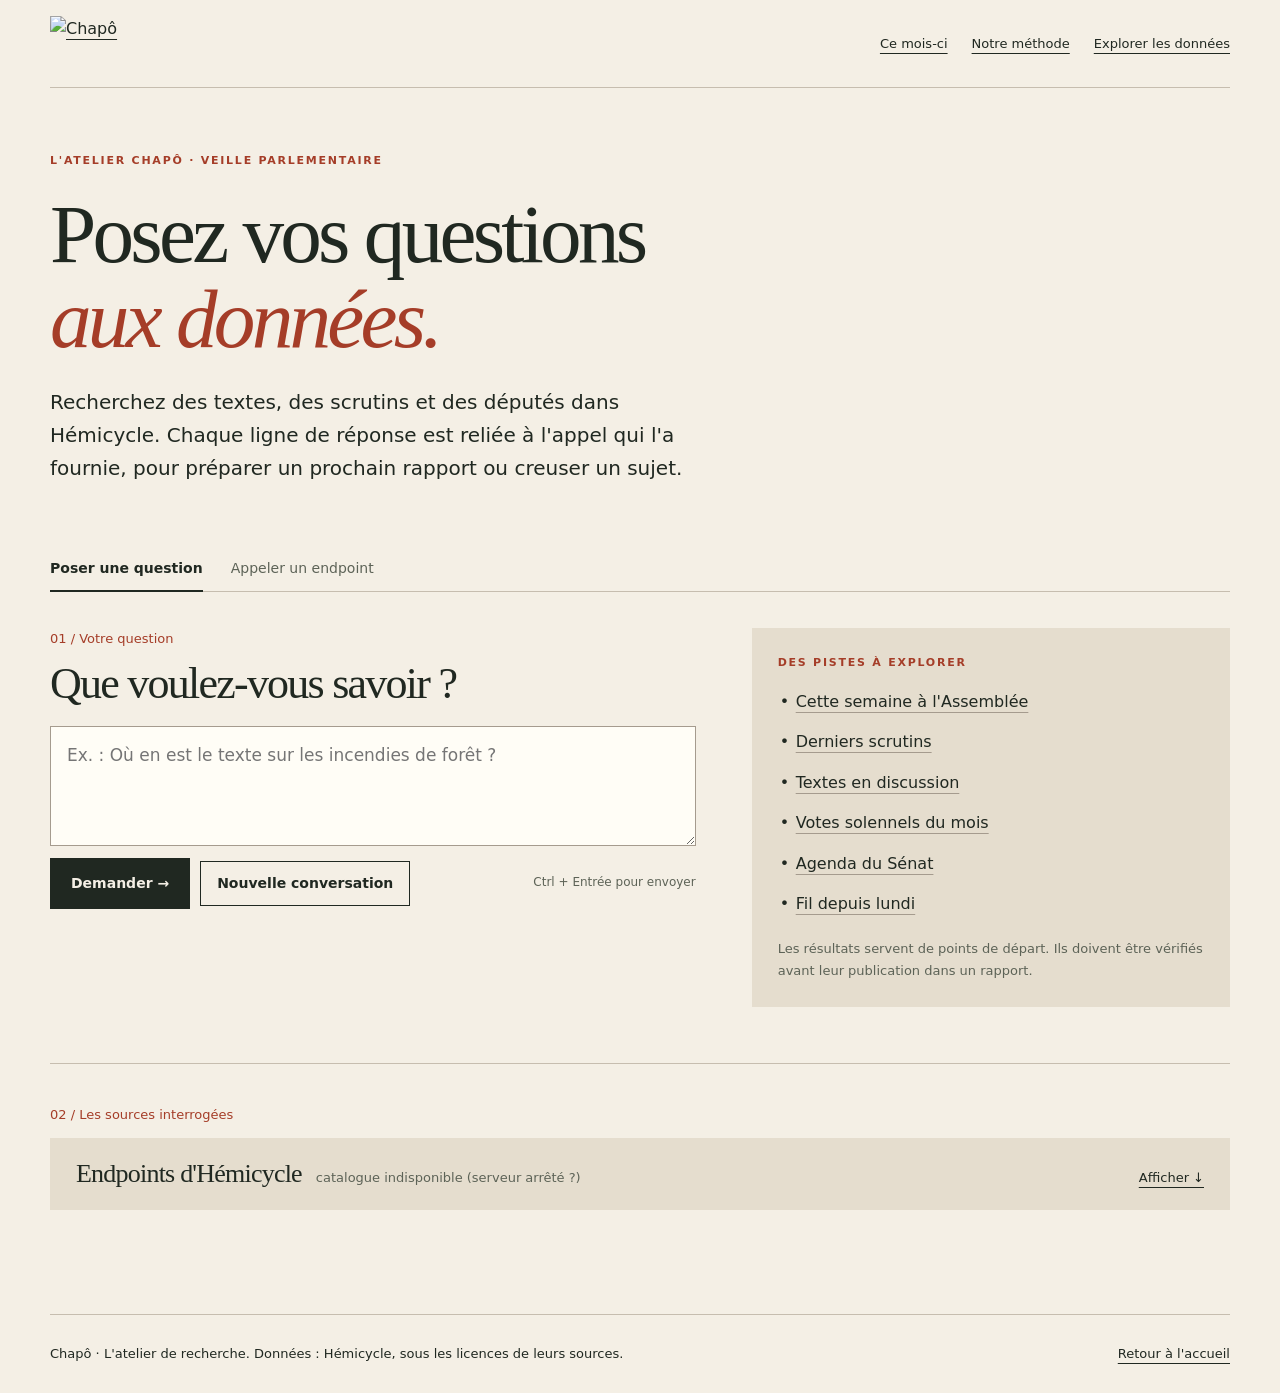
==== commit 23e6c531: "feat(site): même navigation dans l'en-tête de chaque page « Ce mois-ci », « Notre méthode », « Explo" ====
--- a/frontend/outil-redaction/index.html
+++ b/frontend/outil-redaction/index.html
@@ -5,7 +5,7 @@
 <meta name="viewport" content="width=device-width, initial-scale=1">
 <title>L'atelier Chapô — Veille parlementaire</title>
 <meta name="theme-color" content="#202821">
-<link rel="icon" type="image/svg+xml" href="/site/chapo-favicon.svg">
+<link rel="icon" type="image/svg+xml" href="/chapo-favicon.svg">
 <meta name="description" content="Outil interne de la rédaction : réponses brèves et sourcées sur l'actualité du Parlement, à partir des endpoints d'Hémicycle choisis par le journaliste.">
 <style>
   /* Direction artistique de Chapô (accueil et dossier du mois) : papier, encre, rouille ;
@@ -238,12 +238,11 @@
 </head>
 <body>
 <header class="site wrap">
-  <a href="/site/" aria-label="Chapô — accueil"><img src="/site/chapo-logo.svg" alt="Chapô" width="174" height="66"></a>
+  <a href="/" aria-label="Chapô — accueil"><img src="/chapo-logo.svg" alt="Chapô" width="174" height="66"></a>
   <nav aria-label="Navigation principale">
-    <a href="/site/">Accueil</a>
-    <a href="/site/incendies.html">Le dossier du mois</a>
-    <a href="/" aria-current="page">L'atelier</a>
-    <a href="https://hemicycle.ai/docs">Documentation Hémicycle ↗</a>
+    <a href="/#ce-mois">Ce mois-ci</a>
+    <a href="/#methode">Notre méthode</a>
+    <a href="/#explorer">Explorer les données</a>
   </nav>
 </header>
 <main class="wrap">
@@ -333,7 +332,7 @@
 </main>
 <footer class="site wrap">
   <span>Chapô · L'atelier de recherche. Données : Hémicycle, sous les licences de leurs sources.</span>
-  <a href="/site/">Retour à l'accueil</a>
+  <a href="/">Retour à l'accueil</a>
 </footer>
 
 <script>
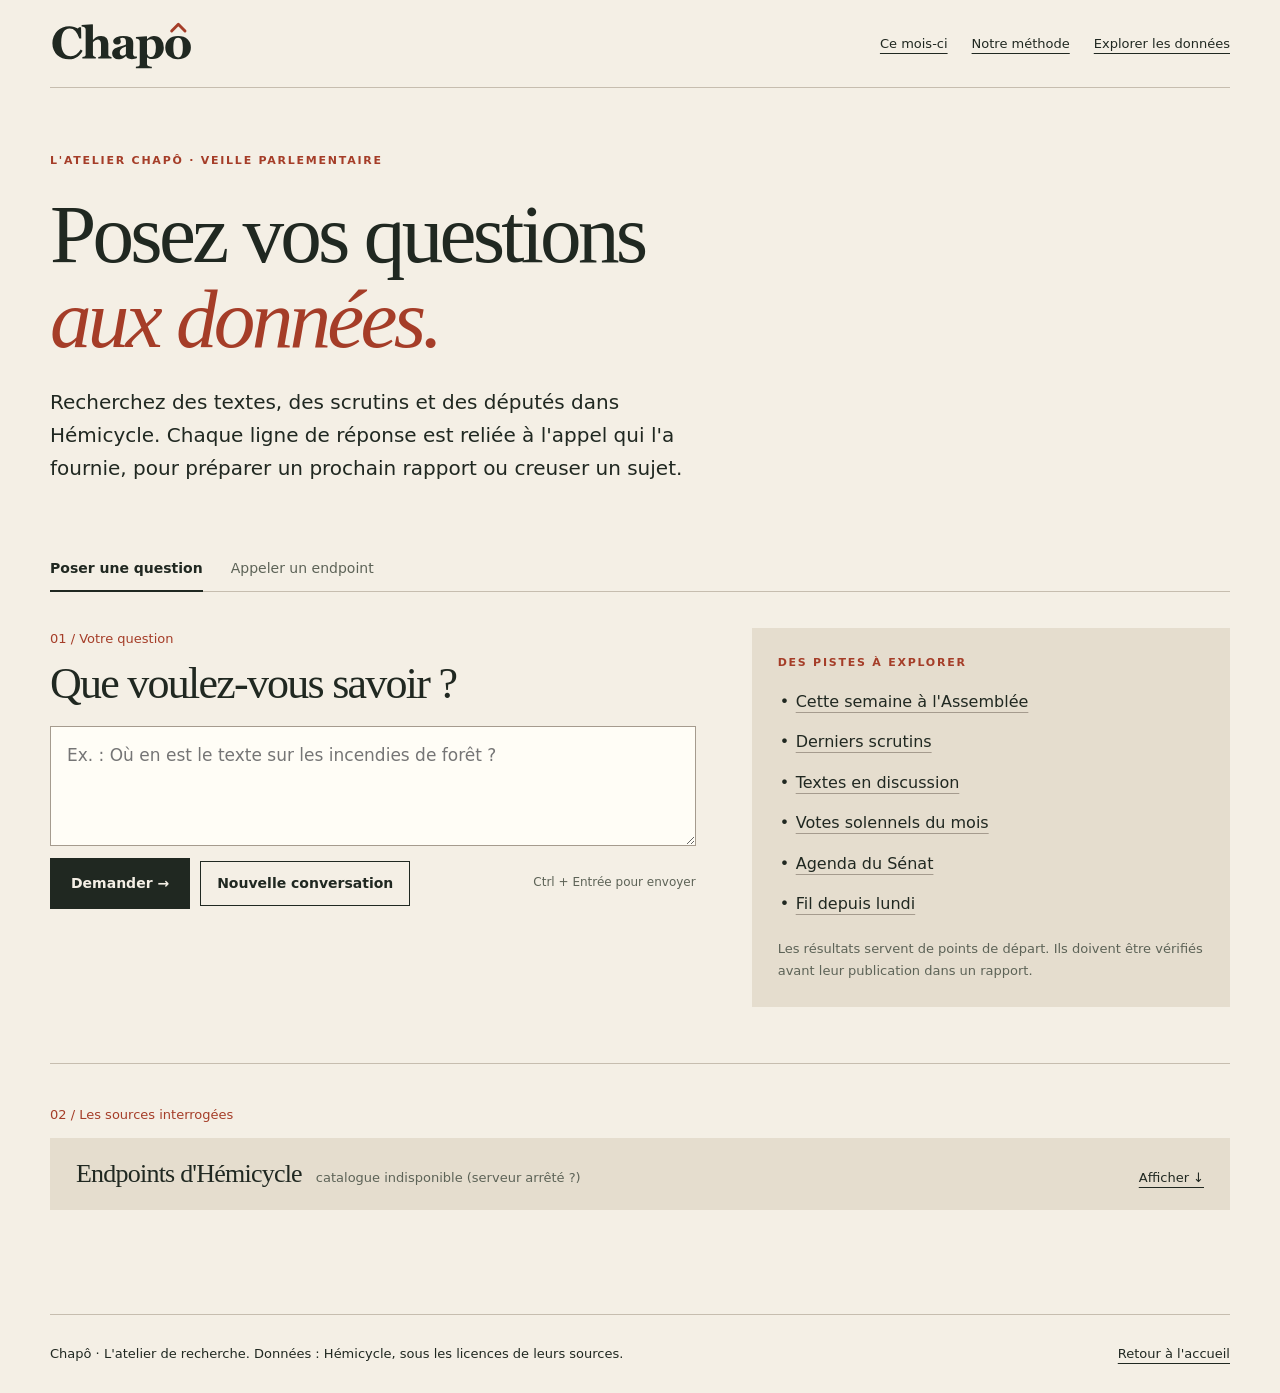
==== commit 805f32a5: "feat(site): accueil plus clair, logo instantané, chatbot qui suit le lecteur jusqu'au rapport - Accu" ====
--- a/frontend/outil-redaction/index.html
+++ b/frontend/outil-redaction/index.html
@@ -45,7 +45,7 @@
 
   /* En-tête et pied, comme l'accueil */
   header.site { display: flex; align-items: center; justify-content: space-between; gap: 20px; border-bottom: 1px solid var(--rule); padding: 16px 0; }
-  header.site img { display: block; width: 145px; height: 55px; }
+  header.site img, header.site svg { display: block; width: 145px; height: 55px; }
   nav { display: flex; gap: 24px; font-size: 13px; flex-wrap: wrap; justify-content: flex-end; }
   nav a[aria-current="page"] { text-decoration-color: var(--rust); text-decoration-thickness: 2px; }
   footer.site { padding: 28px 0; border-top: 1px solid var(--rule); display: flex; justify-content: space-between; gap: 24px; font-size: 13px; margin-top: 64px; }
@@ -224,7 +224,7 @@
   @media (max-width: 760px) {
     .wrap { width: calc(100% - 32px); }
     header.site { align-items: flex-start; }
-    header.site img { width: 110px; height: 42px; }
+    header.site img, header.site svg { width: 110px; height: 42px; }
     nav { gap: 12px; max-width: 170px; }
     .hero { padding: 40px 0 30px; }
     .hero .intro { font-size: 18px; }
@@ -238,7 +238,7 @@
 </head>
 <body>
 <header class="site wrap">
-  <a href="/" aria-label="Chapô — accueil"><img src="/chapo-logo.svg" alt="Chapô" width="174" height="66"></a>
+  <a href="/" aria-label="Chapô — accueil"><svg width="174" height="66" aria-hidden="true" focusable="false" xmlns="http://www.w3.org/2000/svg" viewBox="0 0 174 66"><g fill="#202821" transform="translate(1 51) scale(.0265 -.0265)"><path transform="translate(0 0)" d="M813 -38Q657 -38 521.0 12.5Q385 63 284 159Q185 253 128.0 391.5Q71 530 71 696Q71 861 128.5 1001.5Q186 1142 290 1245Q392 1346 535.0 1401.5Q678 1457 841 1457Q959 1457 1056.0 1428.5Q1153 1400 1220 1364L1282 1419H1369L1378 901H1290Q1215 1138 1110.0 1249.0Q1005 1360 854 1360Q666 1360 568.0 1194.5Q470 1029 470 730Q470 561 503.5 441.5Q537 322 591 249Q649 173 728.0 137.5Q807 102 903 102Q1043 102 1152.5 178.0Q1262 254 1352 408L1438 356Q1395 268 1340.0 198.5Q1285 129 1213 79Q1134 24 1038.5 -7.0Q943 -38 813 -38Z"/><path transform="translate(1391 0)" d="M1358 0H756V73Q776 75 803.0 78.0Q830 81 843 88Q864 99 872.5 120.0Q881 141 881 182V650Q881 753 842.5 804.0Q804 855 733 855Q693 855 658.5 843.0Q624 831 591 808Q562 788 544.5 767.0Q527 746 515 730V193Q515 156 524.0 134.5Q533 113 558 99Q573 90 597.5 83.0Q622 76 645 73V0H37V73Q63 75 87.5 78.0Q112 81 131 88Q163 100 174.5 122.5Q186 145 186 182V1297Q186 1329 171.0 1365.0Q156 1401 129 1419Q109 1432 71.0 1439.5Q33 1447 3 1449V1522L500 1548L515 1532V844H519Q557 878 587.5 905.5Q618 933 662 961Q699 985 758.5 1002.0Q818 1019 887 1019Q1049 1019 1130.5 926.0Q1212 833 1212 681V191Q1212 154 1223.0 132.0Q1234 110 1264 97Q1282 89 1304.0 83.0Q1326 77 1358 73Z"/><path transform="translate(2698 0)" d="M1201 21Q1157 2 1097.0 -14.0Q1037 -30 970 -30Q847 -30 789.0 6.5Q731 43 710 111H704Q670 77 638.5 53.0Q607 29 571 12Q524 -10 480.5 -20.5Q437 -31 359 -31Q243 -31 161.0 37.5Q79 106 79 219Q79 284 97.0 329.5Q115 375 148 410Q178 442 217.5 463.0Q257 484 304 502Q394 535 520.0 570.5Q646 606 704 634V730Q704 755 700.0 796.0Q696 837 683 865Q669 897 639.0 919.0Q609 941 560 941Q516 941 486.5 928.5Q457 916 439 903Q442 883 456.0 842.0Q470 801 470 763Q470 746 461.0 720.5Q452 695 435 680Q412 660 383.5 649.0Q355 638 296 638Q212 638 169.0 678.5Q126 719 126 784Q126 840 170.5 884.5Q215 929 279 958Q342 988 424.0 1004.5Q506 1021 576 1021Q673 1021 754.0 1009.5Q835 998 900 962Q962 927 998.5 860.5Q1035 794 1035 687Q1035 574 1030.5 419.0Q1026 264 1026 215Q1026 170 1039.5 144.0Q1053 118 1081 105Q1098 97 1134.5 95.5Q1171 94 1201 94ZM704 542Q648 523 593.0 498.5Q538 474 503 447Q466 419 445.0 375.5Q424 332 424 273Q424 195 459.5 160.0Q495 125 547 125Q602 125 637.5 147.5Q673 170 700 203Z"/><path transform="translate(3840 0)" d="M1276 487Q1276 276 1135.0 125.0Q994 -26 778 -26Q682 -26 622.0 -6.5Q562 13 523 41H515V-240Q515 -275 530.5 -301.0Q546 -327 574 -339Q601 -350 650.5 -359.0Q700 -368 733 -370V-444H11V-370Q36 -368 74.0 -362.5Q112 -357 131 -351Q163 -340 174.5 -313.5Q186 -287 186 -253V770Q183 803 170.5 828.0Q158 853 131 872Q111 885 78.0 893.5Q45 902 13 905V978L500 1004L515 991V880L523 878Q589 945 669.5 982.0Q750 1019 829 1019Q1036 1019 1156.0 872.5Q1276 726 1276 487ZM917 483Q917 558 906.0 626.5Q895 695 867 749Q840 803 795.5 835.0Q751 867 687 867Q622 867 583.0 844.5Q544 822 515 786V219Q521 199 538.0 167.5Q555 136 572 117Q597 90 629.0 77.0Q661 64 699 64Q798 64 857.5 170.5Q917 277 917 483Z"/><path transform="translate(5111 0)" d="M1079 874Q1153 805 1192.0 709.0Q1231 613 1231 501Q1231 390 1192.5 291.5Q1154 193 1080 123Q1001 48 891.5 8.0Q782 -32 641 -32Q519 -32 416.5 3.0Q314 38 235 108Q159 175 115.0 273.5Q71 372 71 494Q71 614 109.5 707.5Q148 801 225 874Q299 944 407.5 982.5Q516 1021 650 1021Q790 1021 896.5 982.5Q1003 944 1079 874ZM823 181Q845 237 855.5 317.0Q866 397 866 503Q866 573 856.0 663.0Q846 753 826 805Q802 868 759.5 904.0Q717 940 652 940Q581 940 538.5 901.0Q496 862 473 800Q452 743 444.0 666.5Q436 590 436 507Q436 398 443.0 326.5Q450 255 477 183Q500 121 543.0 85.0Q586 49 652 49Q712 49 755.0 82.5Q798 116 823 181Z"/></g><path d="M146 18 154 10 162 18" fill="none" stroke="#a53d28" stroke-linecap="round" stroke-linejoin="round" stroke-width="3.5"/></svg></a>
   <nav aria-label="Navigation principale">
     <a href="/#ce-mois">Ce mois-ci</a>
     <a href="/#methode">Notre méthode</a>
